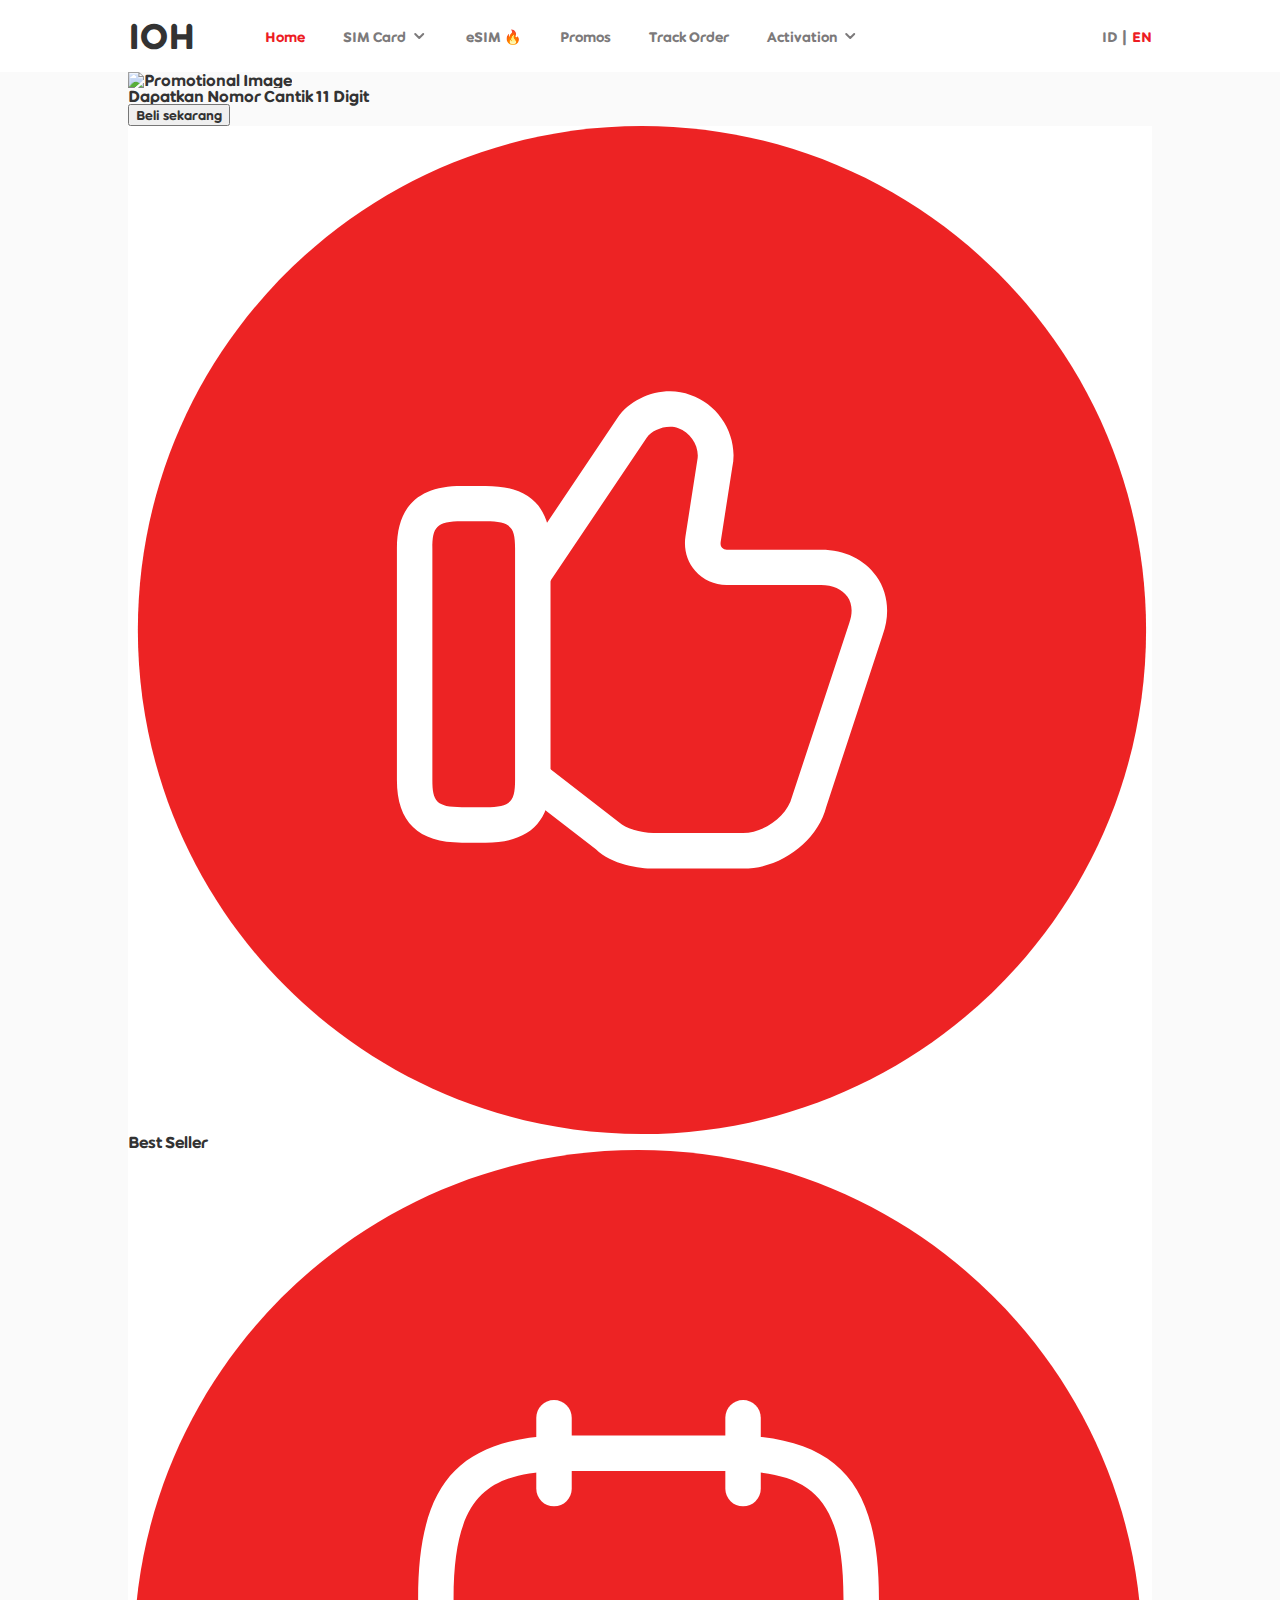
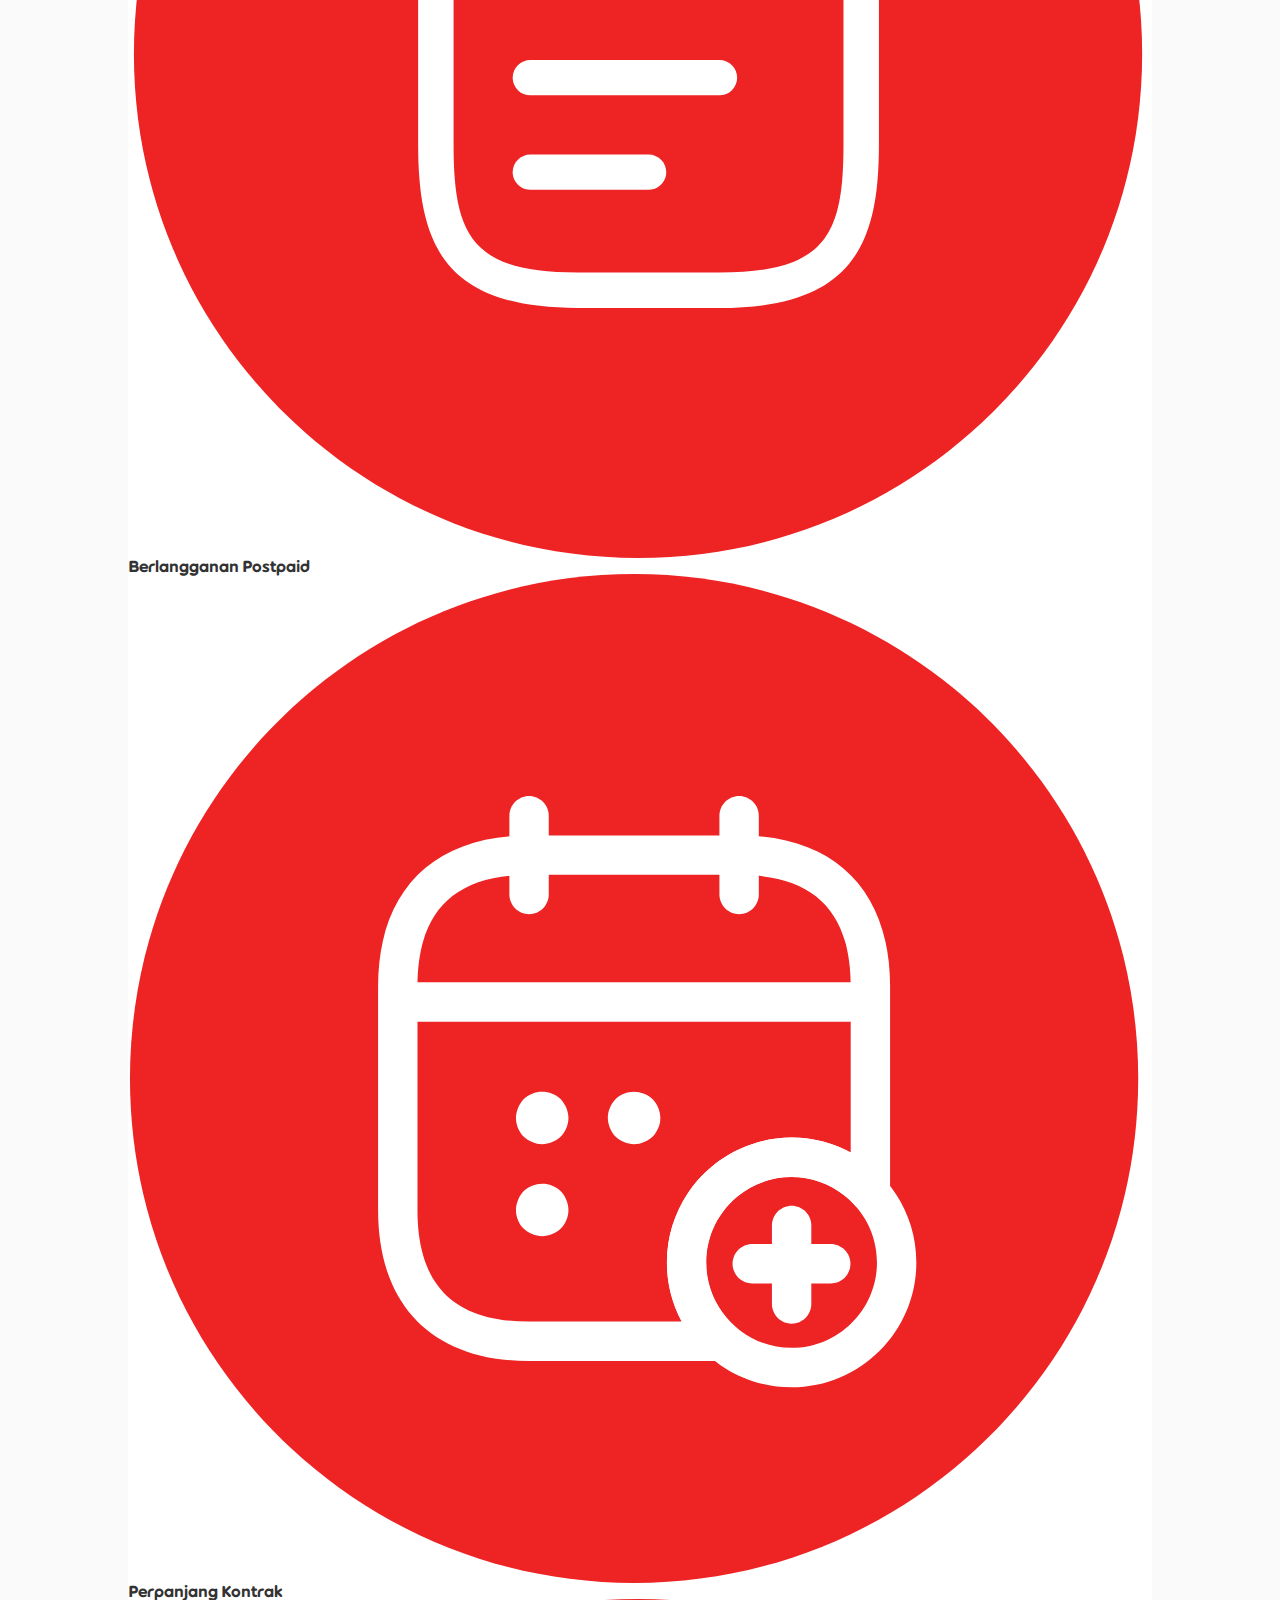
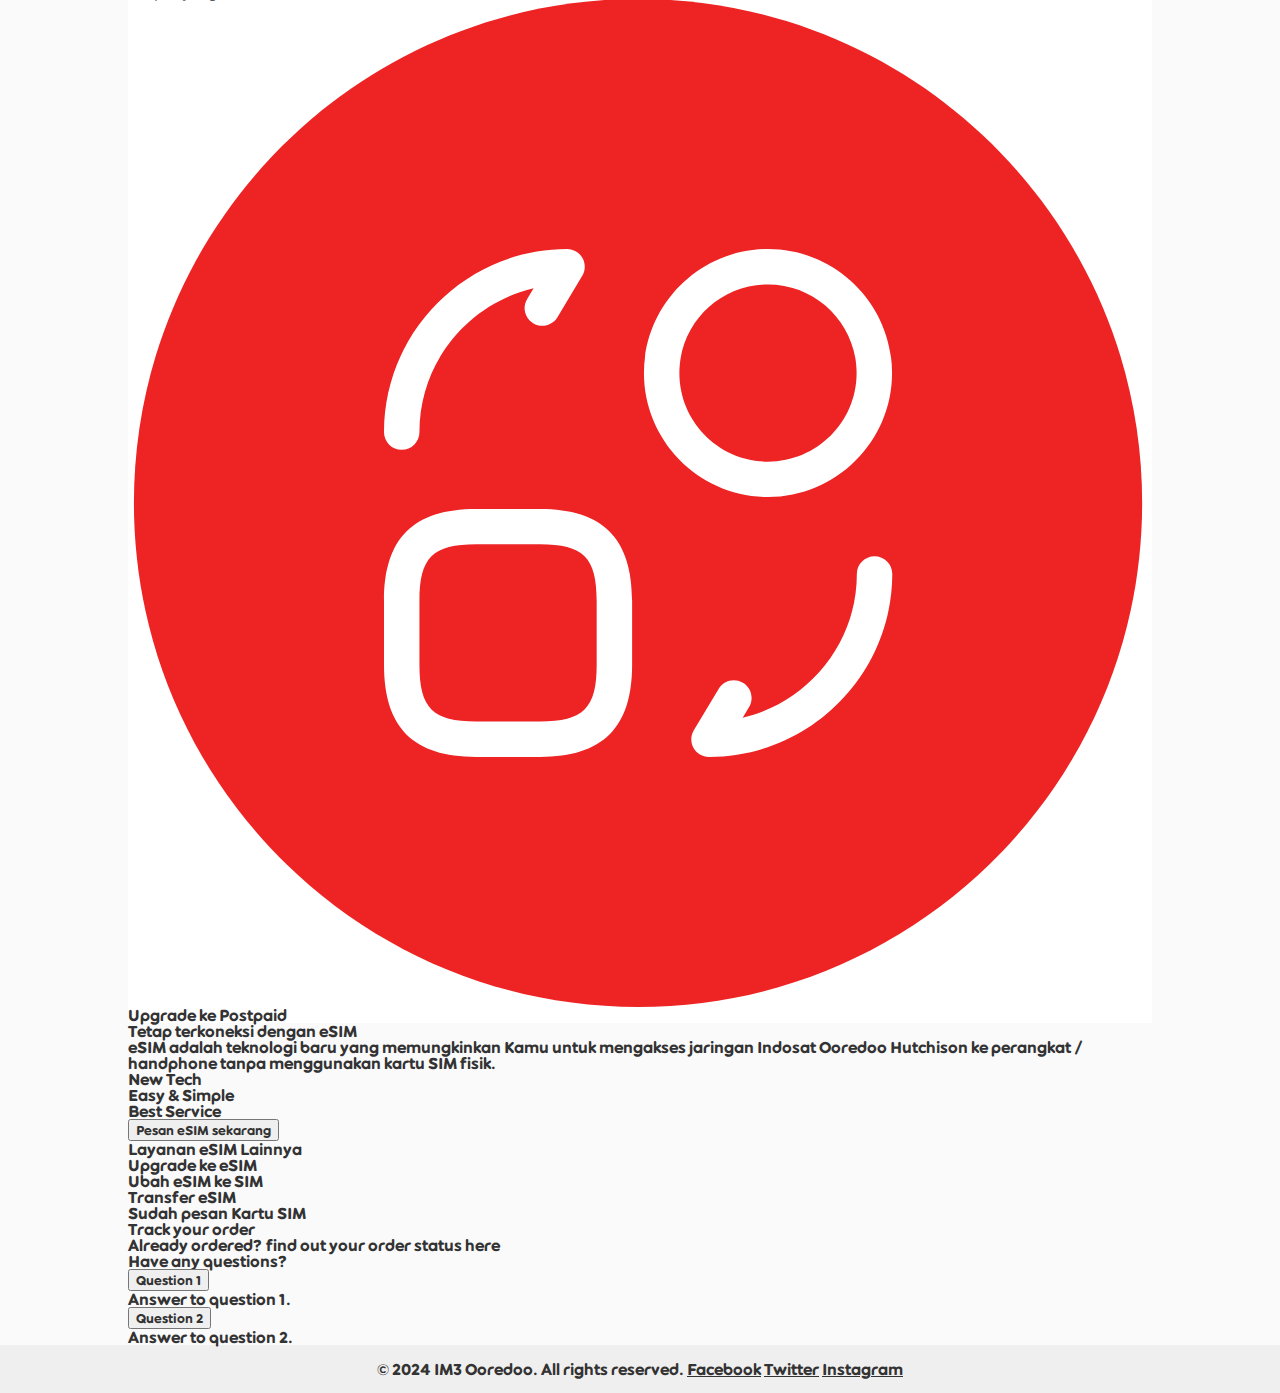
==== index.html @ a39c117a "Fix header" ====
<!DOCTYPE html>
<html lang="en">
    <head>
        <meta charset="UTF-8">
        <meta name="viewport" content="width=device-width, initial-scale=1.0">
        <title>IOH</title>
        <link rel="stylesheet" href="styles.css">
    </head>
    <body>
        <!-- Navigation Menu -->
        <header>
            <h1 id="logo">
                IOH
            </h1>
            <nav>
                <a class="active">Home</a>
                <a>
                    SIM Card
                    <img src="svg/down_arrow.svg" alt=""/>
                </a>
                <a>eSIM 🔥</a>
                <a>Promos</a>
                <a>Track Order</a>
                <a>
                    Activation
                    <img src="svg/down_arrow.svg" alt=""/>
                </a>
            </nav>
            <div id="languages">
                <button id="id-button" type="button">ID</button>
                <span id="separator">|</span>
                <button id="en-button" type="button" class="active">EN</button>
            </div>
        </header>

        <main class="main">
            <!-- Hero Section -->
            <section class="hero">
                <img src="hero-image.jpg" alt="Promotional Image">
                <div>
                    <h2>Dapatkan Nomor Cantik 11 Digit</h2>
                    <button>Beli sekarang</button>
                </div>
            </section>

            <!-- Feature List -->
            <section class="features">
                <div class="feature">
                    <img src="svg/best_seller.svg" alt="Best Seller"/>
                    Best Seller
                </div>
                <div class="feature">
                    <img src="svg/subscribe_postpaid.svg" alt="Subscribe Postpaid"/>
                    Berlangganan Postpaid
                </div>
                <div class="feature">
                    <img src="svg/contract_renewal.svg" alt="Contract Renewal"/>
                    Perpanjang Kontrak
                </div>
                <div class="feature">
                    <img src="svg/upgrade_to_postpaid.svg" alt="Upgrade to Postpaid"/>
                    Upgrade ke Postpaid
                </div>
            </section>

            <!-- eSIM Section -->
            <section>
                <div>
                    <h2>Tetap terkoneksi dengan eSIM</h2>
                    <p>eSIM adalah teknologi baru yang memungkinkan Kamu untuk mengakses jaringan Indosat Ooredoo Hutchison ke perangkat / handphone tanpa menggunakan kartu SIM fisik.</p>
                    <ul>
                        <li>New Tech</li>
                        <li>Easy & Simple</li>
                        <li>Best Service</li>
                    </ul>
                    <button>Pesan eSIM sekarang</button>
                </div>
                <div>
                    Layanan eSIM Lainnya
                    <ul>
                        <li>Upgrade ke eSIM</li>
                        <li>Ubah eSIM ke SIM</li>
                        <li>Transfer eSIM</li>
                    </ul>
                </div>
            </section>

            <!-- Order Section -->
            <section>
                <h2>Sudah pesan Kartu SIM</h2>
                <div>
                    <h3>Track your order</h3>
                    Already ordered? find out your order status here
                </div>
            </section>

            <!-- FAQ Section -->
            <section class="faq">
                <h2>Have any questions?</h2>
                <div class="faq-item">
                    <button class="accordion">Question 1</button>
                    <div class="panel">
                        <p>Answer to question 1.</p>
                    </div>
                </div>
                <div class="faq-item">
                    <button class="accordion">Question 2</button>
                    <div class="panel">
                        <p>Answer to question 2.</p>
                    </div>
                </div>
            </section>
        </main>

        <!-- Footer -->
        <footer>
            <div class="company-info">
                © 2024 IM3 Ooredoo. All rights reserved.
                <span class="social-media">
                    <a href="#">Facebook</a>
                    <a href="#">Twitter</a>
                    <a href="#">Instagram</a>
                </span>
            </div>
        </footer>

        <script src="scripts.js"></script>
    </body>
</html>
---- styles.css ----
/* http://meyerweb.com/eric/tools/css/reset/ 
   v2.0 | 20110126
   License: none (public domain)
*/
html, body, div, span, applet, object, iframe,
h1, h2, h3, h4, h5, h6, p, blockquote, pre,
a, abbr, acronym, address, big, cite, code,
del, dfn, em, img, ins, kbd, q, s, samp,
small, strike, strong, sub, sup, tt, var,
b, u, i, center,
dl, dt, dd, ol, ul, li,
fieldset, form, label, legend,
table, caption, tbody, tfoot, thead, tr, th, td,
article, aside, canvas, details, embed,
figure, figcaption, footer, header, hgroup,
menu, nav, output, ruby, section, summary,
time, mark, audio, video {
  margin: 0;
  padding: 0;
  border: 0;
  font-size: 100%;
  font: inherit;
  vertical-align: baseline; }

/* HTML5 display-role reset for older browsers */
article, aside, details, figcaption, figure,
footer, header, hgroup, menu, nav, section {
  display: block; }

body {
  line-height: 1; }

ol, ul {
  list-style: none; }

blockquote, q {
  quotes: none; }

blockquote:before, blockquote:after,
q:before, q:after {
  content: '';
  content: none; }

table {
  border-collapse: collapse;
  border-spacing: 0; }

@font-face {
  font-family: ooredoo;
  src: url("font/ooredoo-heavy.ttf"), url("font/ooredoo-heavy-webfont.woff2") format("woff2"), url("font/ooredoo-heavy-webfont.woff") format("woff");
  font-weight: normal;
  font-style: normal; }
html, * {
  font-family: ooredoo;
  color: #333; }

body {
  background: #FAFAFA; }

button {
  color: inherit; }

header {
  display: flex;
  justify-content: space-between;
  align-items: center;
  padding-left: 10%;
  padding-right: 10%;
  height: 72px;
  background: #FFFFFF; }
  header #logo {
    font-size: 36px; }
  header nav {
    display: flex;
    width: 75%;
    gap: 5%; }
    header nav a {
      display: inline-flex;
      align-items: center;
      font-size: 14px;
      line-height: 17px;
      color: #7C7A7B; }
      header nav a img {
        margin-left: 5px; }
  header #languages {
    display: flex;
    gap: 0;
    color: #7C7A7B; }
    header #languages button {
      font-size: 14px;
      line-height: 17px;
      padding: 0;
      border: none;
      background: none; }
    header #languages #id-button {
      padding-right: 5px; }
    header #languages #en-button {
      padding-left: 5px; }
    header #languages #separator {
      color: #7C7A7B; }
  header .active {
    color: #ED1C24; }

.main {
  padding-left: 10%;
  padding-right: 10%; }

.features {
  background: white; }
  .features .feature {
    height: 50; }
    .features .feature img {
      display: block;
      width: 100%;
      height: 100%; }

footer {
  display: flex;
  justify-content: space-between;
  align-items: center;
  background: #FFFFFF;
  padding-left: 10%;
  padding-right: 10%;
  /* Footer */
  /* Auto layout */
  display: flex;
  flex-direction: column;
  justify-content: space-between;
  align-items: center;
  padding: 16px 10px;
  gap: 10px;
  background: #F0EFEF; }

/*# sourceMappingURL=styles.css.map */
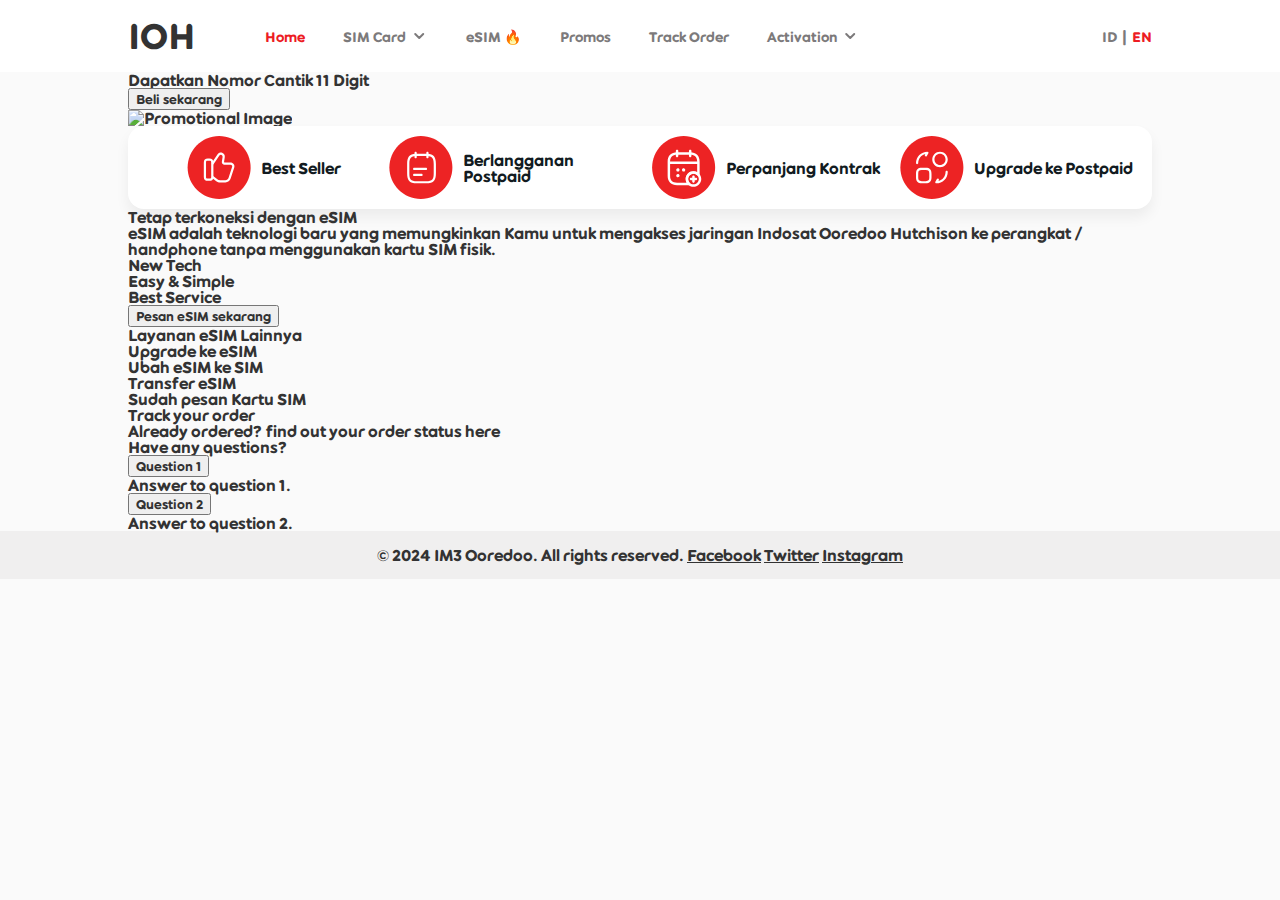
==== commit 09f92fe2: "Add features" ====
--- a/index.html
+++ b/index.html
@@ -36,11 +36,11 @@
         <main class="main">
             <!-- Hero Section -->
             <section class="hero">
-                <img src="hero-image.jpg" alt="Promotional Image">
                 <div>
                     <h2>Dapatkan Nomor Cantik 11 Digit</h2>
                     <button>Beli sekarang</button>
                 </div>
+                <img src="hero-image.jpg" alt="Promotional Image">
             </section>
 
             <!-- Feature List -->
--- a/styles.css
+++ b/styles.css
@@ -104,15 +104,24 @@
 .main {
   padding-left: 10%;
   padding-right: 10%; }
-
-.features {
-  background: white; }
-  .features .feature {
-    height: 50; }
-    .features .feature img {
-      display: block;
-      width: 100%;
-      height: 100%; }
+  .main .features {
+    display: flex;
+    align-items: center;
+    background: white;
+    padding: 10px;
+    box-shadow: 0px 8px 14px rgba(0, 0, 0, 0.06);
+    border-radius: 16px; }
+    .main .features .feature {
+      display: flex;
+      justify-content: center;
+      align-items: center;
+      font-size: 16px;
+      color: #121B21;
+      width: 25%; }
+      .main .features .feature img {
+        margin-right: 10px;
+        width: 64px;
+        height: 100%; }
 
 footer {
   display: flex;
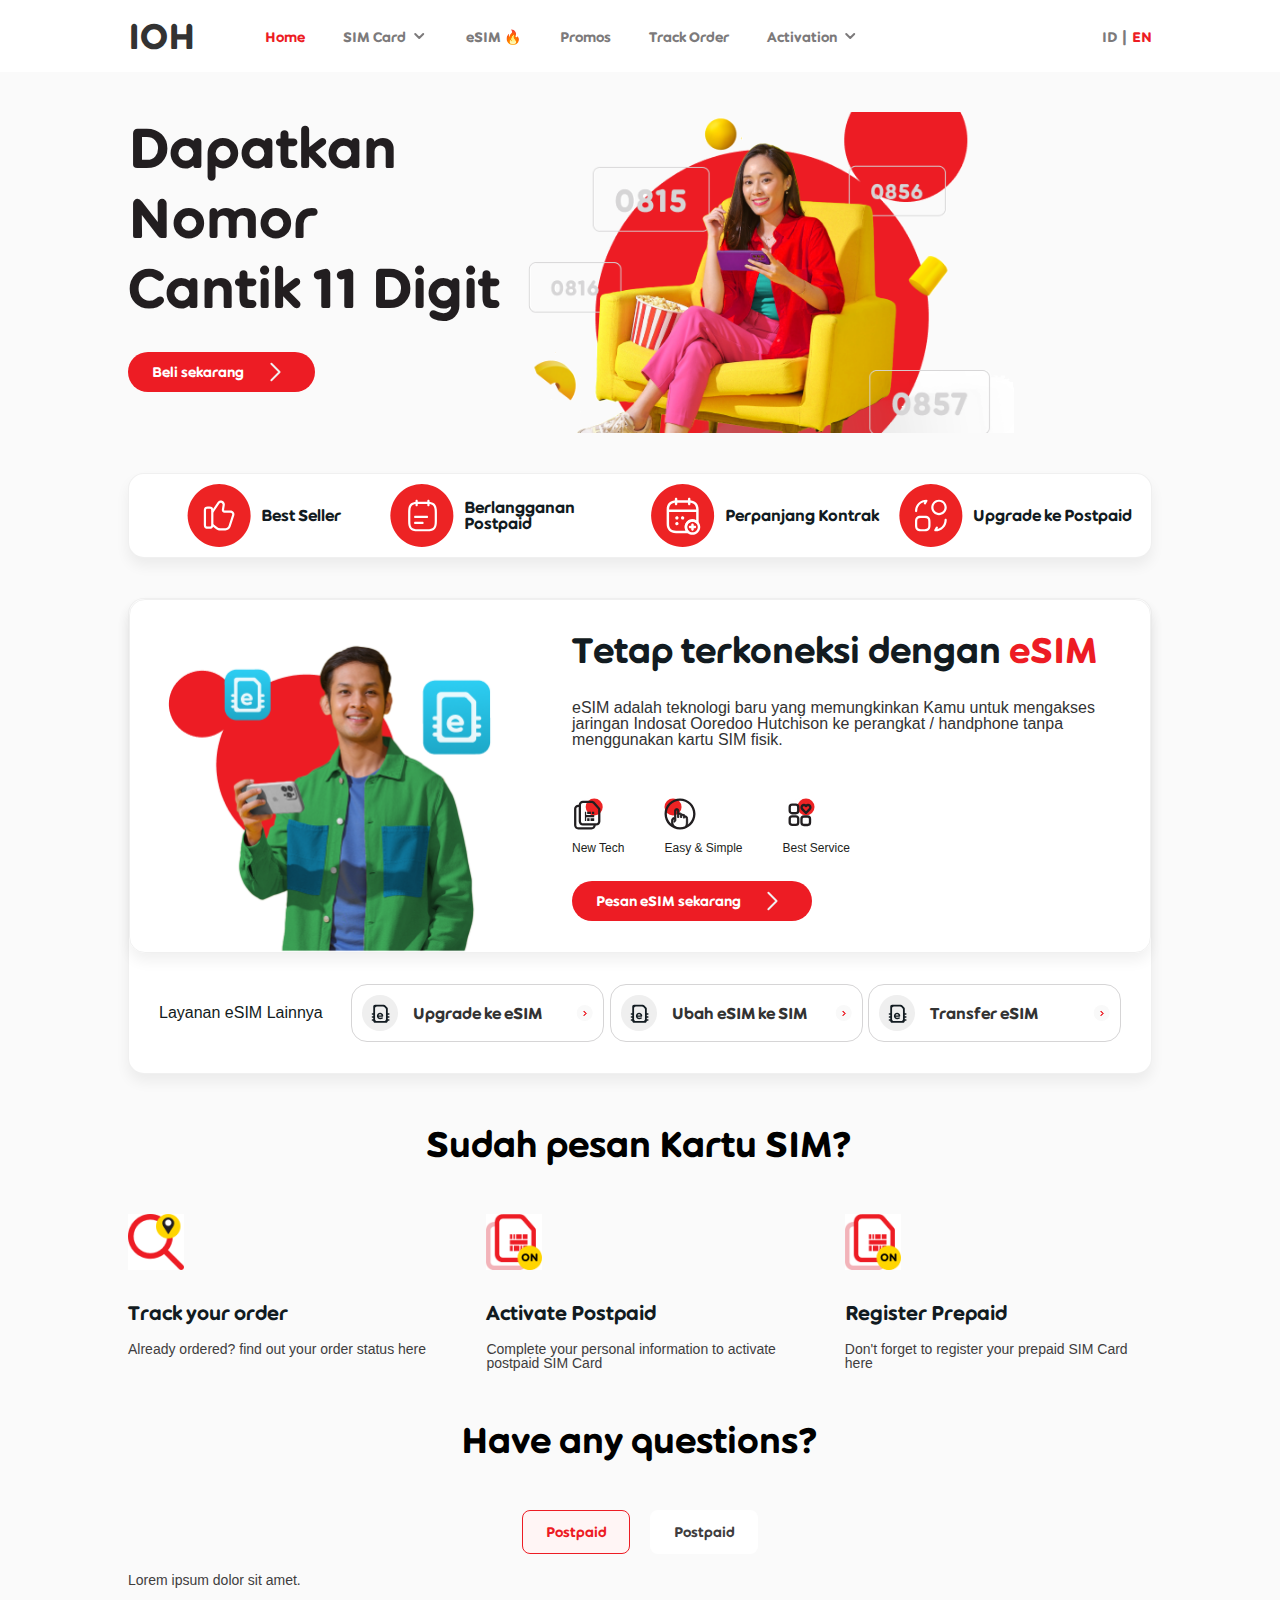
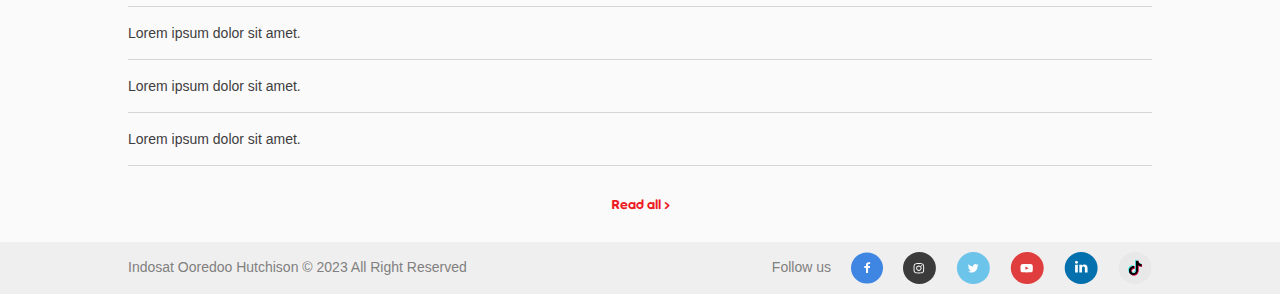
==== commit 44e10232: "Finished desktop ui" ====
--- a/index.html
+++ b/index.html
@@ -33,14 +33,14 @@
             </div>
         </header>
 
-        <main class="main">
+        <main>
             <!-- Hero Section -->
             <section class="hero">
                 <div>
                     <h2>Dapatkan Nomor Cantik 11 Digit</h2>
-                    <button>Beli sekarang</button>
+                    <button>Beli sekarang <img src="svg/arrow_right.svg"/></button>
                 </div>
-                <img src="hero-image.jpg" alt="Promotional Image">
+                <img src="image/hero.png" alt="Promotional Image">
             </section>
 
             <!-- Feature List -->
@@ -64,64 +64,90 @@
             </section>
 
             <!-- eSIM Section -->
-            <section>
+            <section class="esim">
                 <div>
-                    <h2>Tetap terkoneksi dengan eSIM</h2>
-                    <p>eSIM adalah teknologi baru yang memungkinkan Kamu untuk mengakses jaringan Indosat Ooredoo Hutchison ke perangkat / handphone tanpa menggunakan kartu SIM fisik.</p>
-                    <ul>
-                        <li>New Tech</li>
-                        <li>Easy & Simple</li>
-                        <li>Best Service</li>
-                    </ul>
-                    <button>Pesan eSIM sekarang</button>
+                    <img src="image/e-sim.png" alt="eSIM"/>
+                    <div>
+                        <h2>Tetap terkoneksi dengan <span>eSIM</span></h2>
+                        <p>eSIM adalah teknologi baru yang memungkinkan Kamu untuk mengakses jaringan Indosat Ooredoo Hutchison ke perangkat / handphone tanpa menggunakan kartu SIM fisik.</p>
+                        <ul>
+                            <li><img src="svg/new_tech.svg">New Tech</li>
+                            <li><img src="svg/easy_&_simple.svg">Easy & Simple</li>
+                            <li><img src="svg/best_service.svg">Best Service</li>
+                        </ul>
+                        <button type="button">Pesan eSIM sekarang <img src="svg/arrow_right.svg"/></button>
+                    </div>
                 </div>
                 <div>
-                    Layanan eSIM Lainnya
+                    <p>Layanan eSIM Lainnya</p>
                     <ul>
-                        <li>Upgrade ke eSIM</li>
-                        <li>Ubah eSIM ke SIM</li>
-                        <li>Transfer eSIM</li>
+                        <li>
+                            <span><img src="svg/e-sim.svg"/>Upgrade ke eSIM</span>
+                            <img src="svg/small-right-arrow.svg">
+                        </li>
+                        <li>
+                            <span><img src="svg/e-sim.svg"/>Ubah eSIM ke SIM</span>
+                            <img src="svg/small-right-arrow.svg">
+                        </li>
+                        <li>
+                            <span><img src="svg/e-sim.svg"/>Transfer eSIM</span>
+                            <img src="svg/small-right-arrow.svg">
+                        </li>
                     </ul>
                 </div>
             </section>
 
             <!-- Order Section -->
-            <section>
-                <h2>Sudah pesan Kartu SIM</h2>
+            <section class="order">
+                <h2>Sudah pesan Kartu SIM?</h2>
                 <div>
-                    <h3>Track your order</h3>
-                    Already ordered? find out your order status here
+                    <div>
+                        <img src="image/track-your-order.png"/>
+                        <h3>Track your order</h3>
+                        Already ordered? find out your order status here
+                    </div>
+                    <div>
+                        <img src="image/activate-postpaid.png"/>
+                        <h3>Activate Postpaid</h3>
+                        Complete your personal information to activate postpaid SIM Card
+                    </div>
+                    <div>
+                        <img src="image/activate-postpaid.png"/>
+                        <h3>Register Prepaid</h3>
+                        Don't forget to register your prepaid SIM Card here
+                    </div>
                 </div>
             </section>
 
             <!-- FAQ Section -->
             <section class="faq">
                 <h2>Have any questions?</h2>
-                <div class="faq-item">
-                    <button class="accordion">Question 1</button>
-                    <div class="panel">
-                        <p>Answer to question 1.</p>
-                    </div>
+                <div>
+                    <button type="button" class="active">Postpaid</button>
+                    <button type="button">Postpaid</button>
                 </div>
-                <div class="faq-item">
-                    <button class="accordion">Question 2</button>
-                    <div class="panel">
-                        <p>Answer to question 2.</p>
-                    </div>
-                </div>
+                <ul>
+                    <li>Lorem ipsum dolor sit amet.</li>
+                    <li>Lorem ipsum dolor sit amet.</li>
+                    <li>Lorem ipsum dolor sit amet.</li>
+                    <li>Lorem ipsum dolor sit amet.</li>
+                </ul>
+                <button>Read all ></button>
             </section>
         </main>
 
         <!-- Footer -->
         <footer>
-            <div class="company-info">
-                © 2024 IM3 Ooredoo. All rights reserved.
-                <span class="social-media">
-                    <a href="#">Facebook</a>
-                    <a href="#">Twitter</a>
-                    <a href="#">Instagram</a>
-                </span>
-            </div>
+            Indosat Ooredoo Hutchison © 2023 All Right Reserved
+            <span class="social-media">
+                Follow us
+                <img src="svg/facebook.svg" alt="facebook"/>
+                <img src="svg/instagram.svg" alt="instagram"/>
+                <img src="svg/twitter.svg" alt="twitter"/>
+                <img src="svg/youtube.svg" alt="youtube"/>
+                <img src="svg/linkedin.svg" alt="linkedin"/>
+                <img src="svg/tiktok.svg" alt="tiktok"/>
+            </span>
         </footer>
 
         <script src="scripts.js"></script>
--- a/styles.css
+++ b/styles.css
@@ -1,3 +1,4 @@
+@charset "UTF-8";
 /* http://meyerweb.com/eric/tools/css/reset/ 
    v2.0 | 20110126
    License: none (public domain)
@@ -67,7 +68,8 @@
   padding-left: 10%;
   padding-right: 10%;
   height: 72px;
-  background: #FFFFFF; }
+  background: #FFFFFF;
+  margin-bottom: 40px; }
   header #logo {
     font-size: 36px; }
   header nav {
@@ -101,27 +103,312 @@
   header .active {
     color: #ED1C24; }
 
-.main {
+main {
   padding-left: 10%;
   padding-right: 10%; }
-  .main .features {
+  main section {
+    margin-bottom: 40px; }
+  main section:last-child {
+    margin-bottom: 0; }
+  main section.hero {
+    display: flex; }
+    main section.hero h2 {
+      /* Dapatkan Nomor Cantik 11 Digit */
+      width: 374px;
+      height: 210px;
+      font-family: 'Ooredoo';
+      font-style: normal;
+      font-weight: 900;
+      font-size: 56px;
+      line-height: 70px;
+      /* or 125% */
+      color: #221E20; }
+    main section.hero button {
+      /* Tombol */
+      display: flex;
+      align-items: center;
+      padding: 10px 24px;
+      gap: 15px;
+      height: 40px;
+      background: #ED1C24;
+      border-radius: 32px;
+      font-size: 14px;
+      line-height: 20px;
+      text-align: center;
+      color: #FFFFFF;
+      border-style: none;
+      margin-top: 30px;
+      margin-bottom: 30px; }
+      main section.hero button img {
+        width: 32px;
+        height: 32px;
+        margin: 0; }
+    main section.hero > img {
+      width: 50%;
+      height: 100%; }
+  main section.features {
     display: flex;
     align-items: center;
     background: white;
     padding: 10px;
     box-shadow: 0px 8px 14px rgba(0, 0, 0, 0.06);
-    border-radius: 16px; }
-    .main .features .feature {
+    border-radius: 16px;
+    border-style: solid;
+    border-color: rgba(0, 0, 0, 0.06);
+    border-width: thin; }
+    main section.features .feature {
       display: flex;
       justify-content: center;
       align-items: center;
       font-size: 16px;
       color: #121B21;
       width: 25%; }
-      .main .features .feature img {
+      main section.features .feature img {
         margin-right: 10px;
         width: 64px;
         height: 100%; }
+  main section.esim {
+    box-shadow: 0px 8px 14px rgba(0, 0, 0, 0.06);
+    border-radius: 16px;
+    border-style: solid;
+    border-color: rgba(0, 0, 0, 0.06);
+    border-width: thin;
+    background: white; }
+    main section.esim > div:first-child {
+      display: flex;
+      box-shadow: 0px 8px 14px rgba(0, 0, 0, 0.06);
+      border-radius: 16px;
+      border-style: solid;
+      border-color: rgba(0, 0, 0, 0.06);
+      border-width: thin; }
+      main section.esim > div:first-child > img {
+        width: 352px;
+        height: 352px;
+        margin-left: 30px;
+        margin-right: 30px; }
+      main section.esim > div:first-child div {
+        margin-left: 30px;
+        margin-right: 30px; }
+        main section.esim > div:first-child div h2 {
+          /* Tetap terkoneksi dengan eSIM */
+          font-family: 'Ooredoo';
+          font-style: normal;
+          font-weight: 900;
+          font-size: 36px;
+          line-height: 40px;
+          /* identical to box height, or 111% */
+          color: #121B21;
+          padding-top: 30px;
+          padding-bottom: 30px; }
+          main section.esim > div:first-child div h2 span {
+            color: #ED1C24; }
+        main section.esim > div:first-child div p {
+          font-family: 'Arial';
+          margin-bottom: 30px; }
+        main section.esim > div:first-child div ul {
+          display: flex;
+          gap: 40px;
+          padding-top: 20px;
+          padding-bottom: 25px; }
+          main section.esim > div:first-child div ul li {
+            display: flex;
+            flex-direction: column;
+            align-items: bottom;
+            height: 100%;
+            /* MENU UTAMA */
+            font-family: 'Noto Sans', Arial;
+            font-style: normal;
+            font-weight: 400;
+            font-size: 12px;
+            line-height: 16px;
+            /* Black Shades/Black 1 */
+            color: #211E20; }
+            main section.esim > div:first-child div ul li img {
+              width: 32px;
+              height: 32px;
+              padding-bottom: 10px; }
+        main section.esim > div:first-child div button {
+          /* Tombol */
+          display: flex;
+          align-items: center;
+          padding: 10px 24px;
+          gap: 15px;
+          height: 40px;
+          background: #ED1C24;
+          border-radius: 32px;
+          font-size: 14px;
+          line-height: 20px;
+          text-align: center;
+          color: #FFFFFF;
+          border-style: none; }
+          main section.esim > div:first-child div button img {
+            width: 32px;
+            height: 32px;
+            margin: 0; }
+    main section.esim > div:nth-child(2) {
+      display: flex;
+      align-items: center;
+      padding: 30px; }
+      main section.esim > div:nth-child(2) p {
+        width: 25%;
+        /* Layanan eSIM Lainnya */
+        font-family: 'Noto Sans', Arial;
+        font-style: normal;
+        font-weight: 400;
+        font-size: 16px;
+        line-height: 40px;
+        /* identical to box height, or 250% */
+        color: #121B21; }
+      main section.esim > div:nth-child(2) ul {
+        display: flex;
+        align-items: center;
+        justify-content: space-between;
+        height: 60px;
+        width: 100%;
+        /* Card  */
+        box-sizing: border-box; }
+        main section.esim > div:nth-child(2) ul li {
+          display: flex;
+          align-items: center;
+          justify-content: space-between;
+          background: #FFFFFF;
+          border: 1px solid #D6D5D6;
+          border-radius: 16px;
+          width: 30%;
+          padding: 10px; }
+          main section.esim > div:nth-child(2) ul li span {
+            display: flex;
+            align-items: center; }
+            main section.esim > div:nth-child(2) ul li span img {
+              padding-right: 15px; }
+  main section.order {
+    margin-top: 50px;
+    margin-bottom: 50px;
+    text-align: center; }
+    main section.order h2 {
+      /* Sudah pesan Kartu SIM? */
+      width: 100%;
+      height: 40px;
+      /* Head - OH/4xl - O */
+      font-family: 'Ooredoo';
+      font-style: normal;
+      font-weight: 900;
+      font-size: 36px;
+      line-height: 40px;
+      /* identical to box height, or 111% */
+      color: #000000;
+      padding-bottom: 50px; }
+    main section.order > div {
+      display: flex;
+      justify-content: space-between;
+      width: 100%; }
+      main section.order > div > div {
+        text-align: left;
+        /* Frame 20043 */
+        width: 30%;
+        /* Already ordered? find out your order status here */
+        /* Paragraph - Noto/Text - xs */
+        font-family: 'Noto Sans', Arial;
+        font-style: normal;
+        font-weight: 400;
+        font-size: 14px;
+        /* identical to box height, or 143% */
+        color: #403D3E; }
+        main section.order > div > div img {
+          width: 56px;
+          height: 56px;
+          padding-bottom: 30px; }
+        main section.order > div > div h3 {
+          /* Track your order */
+          /* Head - OH/xl - O */
+          font-family: 'ooredoo';
+          font-style: normal;
+          font-weight: 900;
+          font-size: 20px;
+          /* identical to box height, or 140% */
+          color: #121B21;
+          padding-bottom: 20px; }
+  main section.faq {
+    margin-top: 50px;
+    text-align: center; }
+    main section.faq h2 {
+      /* Sudah pesan Kartu SIM? */
+      width: 100%;
+      height: 40px;
+      /* Head - OH/4xl - O */
+      font-family: 'Ooredoo';
+      font-style: normal;
+      font-weight: 900;
+      font-size: 36px;
+      line-height: 40px;
+      /* identical to box height, or 111% */
+      color: #000000;
+      padding-bottom: 50px; }
+    main section.faq div {
+      display: flex;
+      justify-content: center;
+      gap: 20px; }
+      main section.faq div button {
+        /* Tab 2 */
+        width: 108px;
+        height: 44px;
+        background: #FFFFFF;
+        border-radius: 8px;
+        border-style: none;
+        /* Postpaid */
+        /* Head - OH/sm - O */
+        font-family: 'Ooredoo';
+        font-style: normal;
+        font-weight: 900;
+        font-size: 14px;
+        line-height: 20px;
+        /* identical to box height, or 143% */
+        text-align: center;
+        color: #403D3E; }
+      main section.faq div button.active {
+        /* Tab 1 */
+        width: 108px;
+        height: 44px;
+        background: #FFF5F5;
+        border: 1px solid #ED1C24;
+        border-radius: 8px;
+        /* Postpaid */
+        /* Head - OH/sm - O */
+        font-family: 'Ooredoo';
+        font-style: normal;
+        font-weight: 900;
+        font-size: 14px;
+        line-height: 20px;
+        /* identical to box height, or 143% */
+        text-align: center;
+        color: #ED1C24; }
+    main section.faq li {
+      /* Question */
+      /* Auto layout */
+      display: flex;
+      flex-direction: row;
+      justify-content: space-between;
+      align-items: center;
+      padding: 16px 0px;
+      gap: 9px;
+      height: 56px;
+      border-bottom: 1px solid #D6D5D6;
+      text-align: left;
+      /* Seperti apa program */
+      height: 20px;
+      /* Paragraph - Noto/Text - xs */
+      font-family: 'Noto Sans', Arial;
+      font-style: normal;
+      font-weight: 400;
+      font-size: 14px;
+      line-height: 20px;
+      /* identical to box height, or 143% */
+      color: #403D3E; }
+    main section.faq > button {
+      border-style: none;
+      background: none;
+      color: #ED1C24;
+      padding: 30px; }
 
 footer {
   display: flex;
@@ -132,12 +419,22 @@
   padding-right: 10%;
   /* Footer */
   /* Auto layout */
-  display: flex;
-  flex-direction: column;
-  justify-content: space-between;
-  align-items: center;
-  padding: 16px 10px;
-  gap: 10px;
-  background: #F0EFEF; }
+  background: #F0EFEF;
+  /* Indosat Ooredoo © 20 */
+  font-family: 'Noto Sans', Arial;
+  font-style: normal;
+  font-weight: 400;
+  font-size: 14px;
+  line-height: 19px;
+  /* identical to box height */
+  color: gray;
+  padding-top: 10px;
+  padding-bottom: 10px; }
+  footer span {
+    display: flex;
+    justify-content: space-between;
+    align-items: center;
+    gap: 20px;
+    color: gray; }
 
 /*# sourceMappingURL=styles.css.map */
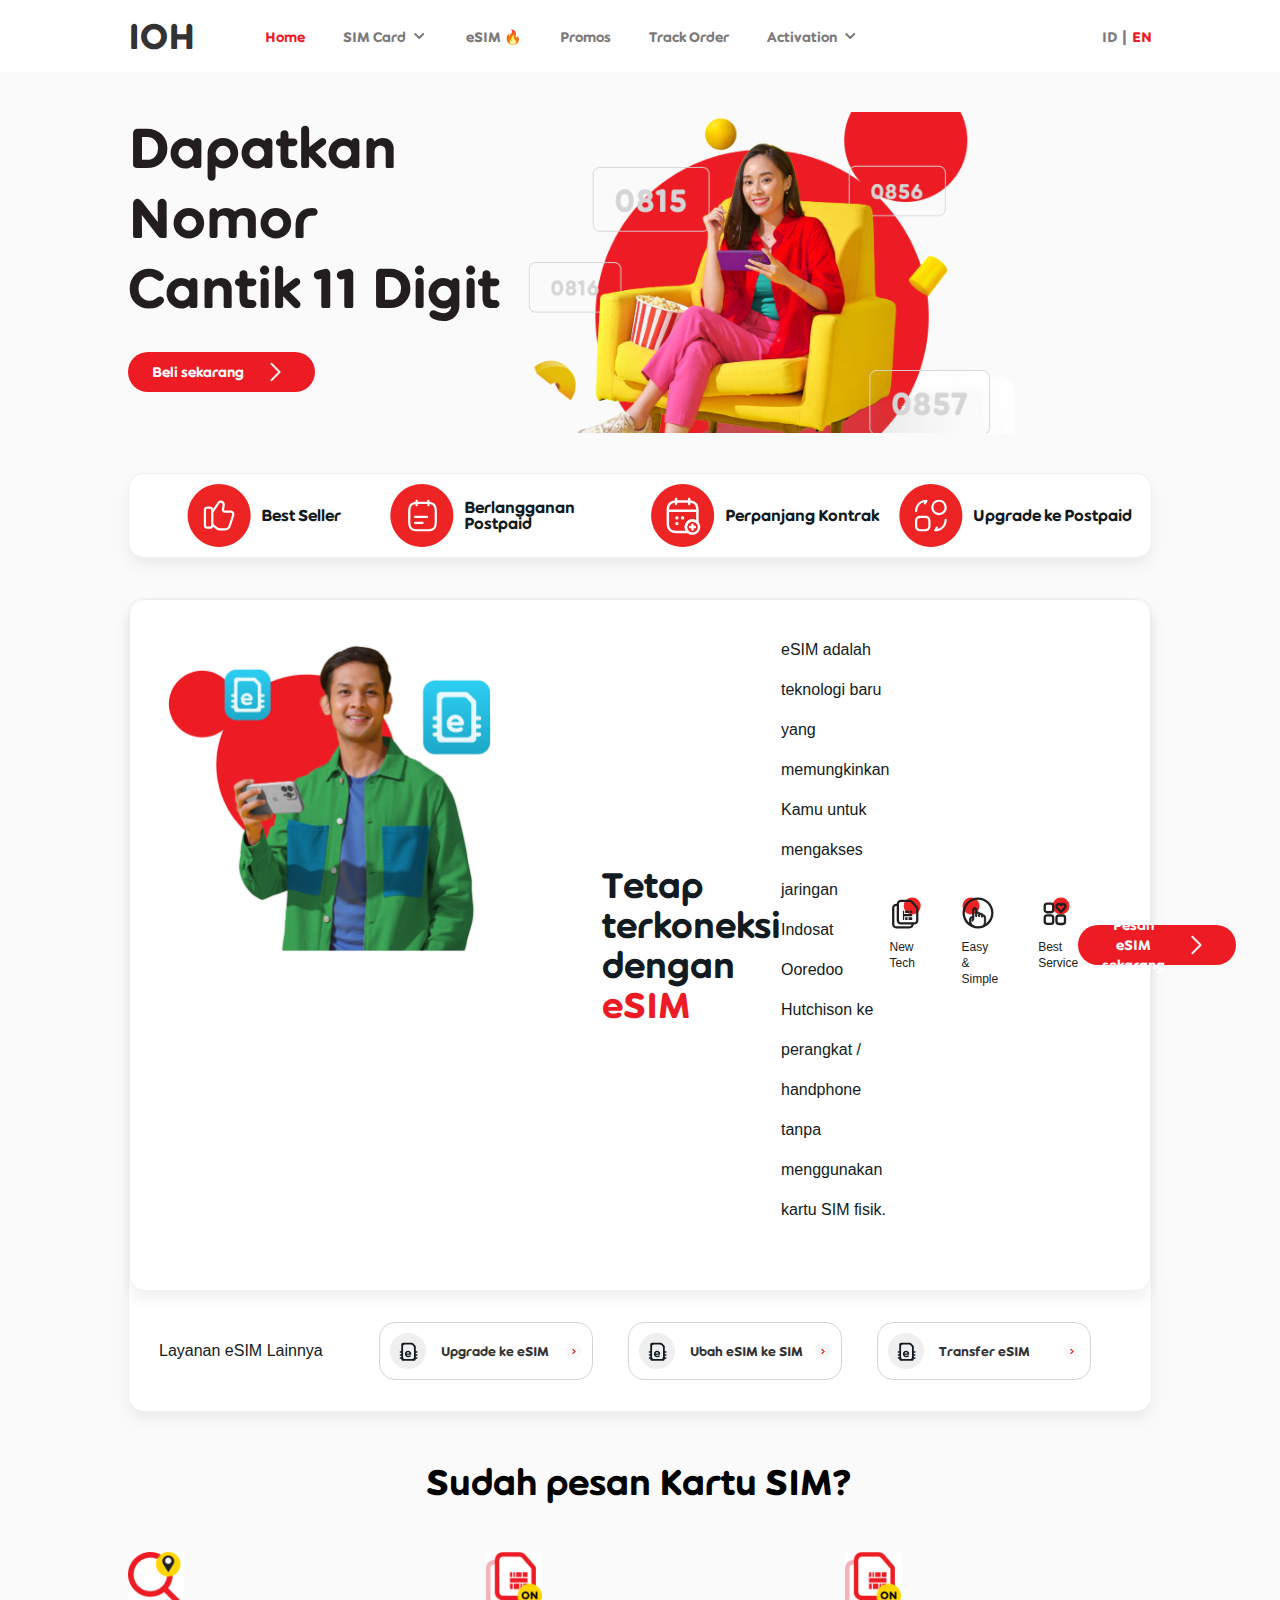
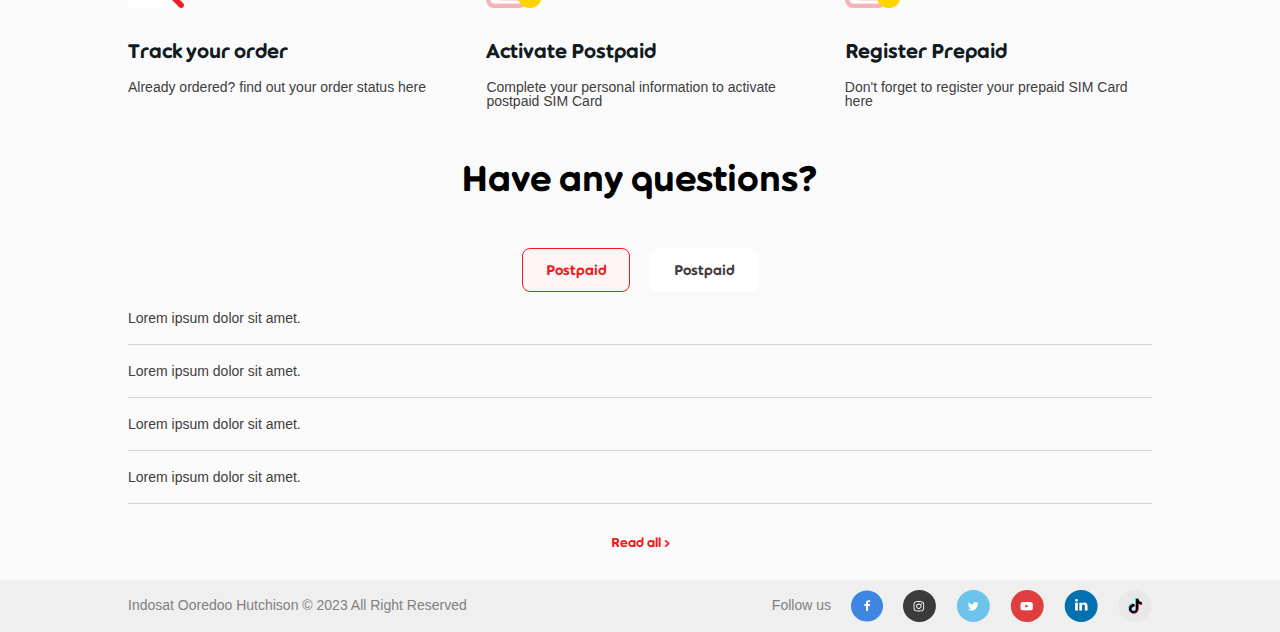
==== commit 0fe02ebe: "Add responsive styles" ====
--- a/index.html
+++ b/index.html
@@ -9,6 +9,7 @@
     <body>
         <!-- Navigation Menu -->
         <header>
+            <img id="menu-bar" src="svg/menu_bar.svg"/>
             <h1 id="logo">
                 IOH
             </h1>
@@ -66,34 +67,36 @@
             <!-- eSIM Section -->
             <section class="esim">
                 <div>
-                    <img src="image/e-sim.png" alt="eSIM"/>
                     <div>
-                        <h2>Tetap terkoneksi dengan <span>eSIM</span></h2>
-                        <p>eSIM adalah teknologi baru yang memungkinkan Kamu untuk mengakses jaringan Indosat Ooredoo Hutchison ke perangkat / handphone tanpa menggunakan kartu SIM fisik.</p>
-                        <ul>
-                            <li><img src="svg/new_tech.svg">New Tech</li>
-                            <li><img src="svg/easy_&_simple.svg">Easy & Simple</li>
-                            <li><img src="svg/best_service.svg">Best Service</li>
-                        </ul>
-                        <button type="button">Pesan eSIM sekarang <img src="svg/arrow_right.svg"/></button>
+                        <img src="image/e-sim.png" alt="eSIM"/>
+                        <div id="container-large">
+                            <h2>Tetap terkoneksi dengan <span>eSIM</span></h2>
+                            <p>eSIM adalah teknologi baru yang memungkinkan Kamu untuk mengakses jaringan Indosat Ooredoo Hutchison ke perangkat / handphone tanpa menggunakan kartu SIM fisik.</p>
+                            <ul>
+                                <li><img src="svg/new_tech.svg">New Tech</li>
+                                <li><img src="svg/easy_&_simple.svg">Easy & Simple</li>
+                                <li><img src="svg/best_service.svg">Best Service</li>
+                            </ul>
+                            <button id="order-button" type="button">Pesan eSIM sekarang <img src="svg/arrow_right.svg"/></button>
+                        </div>
                     </div>
-                </div>
-                <div>
-                    <p>Layanan eSIM Lainnya</p>
-                    <ul>
-                        <li>
-                            <span><img src="svg/e-sim.svg"/>Upgrade ke eSIM</span>
-                            <img src="svg/small-right-arrow.svg">
-                        </li>
-                        <li>
-                            <span><img src="svg/e-sim.svg"/>Ubah eSIM ke SIM</span>
-                            <img src="svg/small-right-arrow.svg">
-                        </li>
-                        <li>
-                            <span><img src="svg/e-sim.svg"/>Transfer eSIM</span>
-                            <img src="svg/small-right-arrow.svg">
-                        </li>
-                    </ul>
+                    <div>
+                        <p>Layanan eSIM Lainnya</p>
+                        <div id="container-small">
+                            <button>
+                                <span><img src="svg/e-sim.svg"/>Upgrade ke eSIM</span>
+                                <img src="svg/small-right-arrow.svg">
+                            </button>
+                            <button>
+                                <span><img src="svg/e-sim.svg"/>Ubah eSIM ke SIM</span>
+                                <img src="svg/small-right-arrow.svg">
+                            </button>
+                            <button>
+                                <span><img src="svg/e-sim.svg"/>Transfer eSIM</span>
+                                <img src="svg/small-right-arrow.svg">
+                            </button>
+                        </div>
+                    </div>
                 </div>
             </section>
 
@@ -140,7 +143,7 @@
         <footer>
             Indosat Ooredoo Hutchison © 2023 All Right Reserved
             <span class="social-media">
-                Follow us
+                <span>Follow us</span>
                 <img src="svg/facebook.svg" alt="facebook"/>
                 <img src="svg/instagram.svg" alt="instagram"/>
                 <img src="svg/twitter.svg" alt="twitter"/>
--- a/styles.css
+++ b/styles.css
@@ -70,6 +70,8 @@
   height: 72px;
   background: #FFFFFF;
   margin-bottom: 40px; }
+  header #menu-bar {
+    display: none; }
   header #logo {
     font-size: 36px; }
   header nav {
@@ -174,22 +176,22 @@
     border-color: rgba(0, 0, 0, 0.06);
     border-width: thin;
     background: white; }
-    main section.esim > div:first-child {
+    main section.esim div > div:first-child {
       display: flex;
       box-shadow: 0px 8px 14px rgba(0, 0, 0, 0.06);
       border-radius: 16px;
       border-style: solid;
       border-color: rgba(0, 0, 0, 0.06);
       border-width: thin; }
-      main section.esim > div:first-child > img {
+      main section.esim div > div:first-child > img {
         width: 352px;
         height: 352px;
         margin-left: 30px;
         margin-right: 30px; }
-      main section.esim > div:first-child div {
+      main section.esim div > div:first-child div {
         margin-left: 30px;
         margin-right: 30px; }
-        main section.esim > div:first-child div h2 {
+        main section.esim div > div:first-child div h2 {
           /* Tetap terkoneksi dengan eSIM */
           font-family: 'Ooredoo';
           font-style: normal;
@@ -200,17 +202,17 @@
           color: #121B21;
           padding-top: 30px;
           padding-bottom: 30px; }
-          main section.esim > div:first-child div h2 span {
+          main section.esim div > div:first-child div h2 span {
             color: #ED1C24; }
-        main section.esim > div:first-child div p {
+        main section.esim div > div:first-child div p {
           font-family: 'Arial';
           margin-bottom: 30px; }
-        main section.esim > div:first-child div ul {
+        main section.esim div > div:first-child div ul {
           display: flex;
           gap: 40px;
           padding-top: 20px;
           padding-bottom: 25px; }
-          main section.esim > div:first-child div ul li {
+          main section.esim div > div:first-child div ul li {
             display: flex;
             flex-direction: column;
             align-items: bottom;
@@ -223,11 +225,11 @@
             line-height: 16px;
             /* Black Shades/Black 1 */
             color: #211E20; }
-            main section.esim > div:first-child div ul li img {
+            main section.esim div > div:first-child div ul li img {
               width: 32px;
               height: 32px;
               padding-bottom: 10px; }
-        main section.esim > div:first-child div button {
+        main section.esim div > div:first-child div button {
           /* Tombol */
           display: flex;
           align-items: center;
@@ -241,15 +243,15 @@
           text-align: center;
           color: #FFFFFF;
           border-style: none; }
-          main section.esim > div:first-child div button img {
+          main section.esim div > div:first-child div button img {
             width: 32px;
             height: 32px;
             margin: 0; }
-    main section.esim > div:nth-child(2) {
+    main section.esim div > div:nth-child(2) {
       display: flex;
       align-items: center;
       padding: 30px; }
-      main section.esim > div:nth-child(2) p {
+      main section.esim div > div:nth-child(2) p {
         width: 25%;
         /* Layanan eSIM Lainnya */
         font-family: 'Noto Sans', Arial;
@@ -259,7 +261,7 @@
         line-height: 40px;
         /* identical to box height, or 250% */
         color: #121B21; }
-      main section.esim > div:nth-child(2) ul {
+      main section.esim div > div:nth-child(2) div {
         display: flex;
         align-items: center;
         justify-content: space-between;
@@ -267,7 +269,7 @@
         width: 100%;
         /* Card  */
         box-sizing: border-box; }
-        main section.esim > div:nth-child(2) ul li {
+        main section.esim div > div:nth-child(2) div button {
           display: flex;
           align-items: center;
           justify-content: space-between;
@@ -276,10 +278,10 @@
           border-radius: 16px;
           width: 30%;
           padding: 10px; }
-          main section.esim > div:nth-child(2) ul li span {
+          main section.esim div > div:nth-child(2) div button span {
             display: flex;
             align-items: center; }
-            main section.esim > div:nth-child(2) ul li span img {
+            main section.esim div > div:nth-child(2) div button span img {
               padding-right: 15px; }
   main section.order {
     margin-top: 50px;
@@ -437,4 +439,155 @@
     gap: 20px;
     color: gray; }
 
+@media only screen and (max-width: 1000px) {
+  header {
+    margin-bottom: 0; }
+    header #menu-bar {
+      display: block; }
+    header nav {
+      display: none; }
+
+  main {
+    padding: 0; }
+    main .hero {
+      justify-content: center;
+      margin-bottom: 0;
+      /* Mobile Banner Nomor Cantik EN */
+      background: linear-gradient(180deg, #FFD500 0%, #FFB64A 100%); }
+      main .hero h2 {
+        font-size: 40px !important;
+        width: unset !important;
+        height: unset !important;
+        line-height: unset !important;
+        margin-left: 20%;
+        margin-right: 20%;
+        padding-top: 30px;
+        padding-bottom: 20px; }
+      main .hero div {
+        display: flex;
+        flex-direction: column;
+        justify-content: center;
+        text-align: center; }
+        main .hero div button {
+          align-self: center; }
+      main .hero > img {
+        display: none; }
+    main .features {
+      padding-top: 20px !important;
+      padding-bottom: 20px !important;
+      border-radius: 0 !important;
+      border-style: none !important;
+      box-shadow: 0 0 0 0 !important;
+      margin-bottom: 0;
+      align-items: start !important; }
+      main .features .feature {
+        display: flex;
+        flex-direction: column;
+        justify-content: center;
+        text-align: center;
+        font-size: 12px !important; }
+        main .features .feature img {
+          width: 30px !important;
+          padding-bottom: 20px; }
+    main .esim {
+      border-radius: 0 !important;
+      border-style: none !important;
+      box-shadow: 0 0 0 0 !important;
+      padding: 30px 15px 30px;
+      background: linear-gradient(to bottom right, rgba(255, 0, 0, 0.2), white, white, white, rgba(255, 255, 0, 0.2)) !important; }
+      main .esim div {
+        background: white;
+        border-radius: 16px !important;
+        border-style: solid !important;
+        box-shadow: 1px 8px 14px rgba(0, 0, 0, 0.06); }
+        main .esim div > div:nth-child(1) {
+          background: unset !important;
+          border-radius: 0 !important;
+          border-style: none !important;
+          box-shadow: 0 0 0 0 !important;
+          width: 100%; }
+          main .esim div > div:nth-child(1) > img {
+            display: none; }
+          main .esim div > div:nth-child(1) div {
+            display: flex;
+            flex-direction: column;
+            justify-content: left;
+            text-align: left;
+            margin: 0 !important;
+            padding-bottom: 0;
+            padding-left: 15px;
+            padding-right: 15px;
+            border-radius: 0 !important;
+            border-style: none !important;
+            box-shadow: 0 0 0 0 !important;
+            width: 100%; }
+            main .esim div > div:nth-child(1) div ul {
+              display: flex;
+              justify-content: space-between; }
+              main .esim div > div:nth-child(1) div ul li {
+                text-align: left;
+                width: 50%; }
+            main .esim div > div:nth-child(1) div button {
+              border-radius: 10px !important;
+              width: calc(50%); }
+              main .esim div > div:nth-child(1) div button img {
+                display: none; }
+        main .esim div > div:nth-child(2) {
+          background: unset !important;
+          padding-top: 0 !important;
+          padding-left: 15px !important;
+          padding-right: 15px !important; }
+          main .esim div > div:nth-child(2) p {
+            display: none; }
+          main .esim div > div:nth-child(2) div {
+            display: grid !important;
+            grid-template-columns: auto auto;
+            gap: 10px;
+            height: 100% !important;
+            justify-content: unset !important;
+            padding: 0 !important;
+            border-radius: 0 !important;
+            border-style: none !important;
+            box-shadow: 0 0 0 0 !important; }
+            main .esim div > div:nth-child(2) div button {
+              box-sizing: border-box;
+              width: 100% !important;
+              justify-content: space-around !important;
+              border-radius: 10px !important;
+              border-style: none !important;
+              height: 100%;
+              background: rgba(255, 0, 0, 0.1) !important; }
+              main .esim div > div:nth-child(2) div button:first-child {
+                color: red;
+                border-style: solid !important;
+                border-color: red; }
+              main .esim div > div:nth-child(2) div button img {
+                display: none; }
+    main .order {
+      padding-left: 5%;
+      padding-right: 5%; }
+      main .order div {
+        display: flex;
+        flex-direction: column;
+        justify-content: center;
+        width: 100% !important;
+        padding-bottom: 20px; }
+        main .order div img {
+          width: 40px !important;
+          height: 100% !important; }
+    main .faq {
+      margin: 15px; }
+      main .faq h2 {
+        font-size: 25px !important; }
+
+  footer {
+    display: flex;
+    flex-direction: column-reverse;
+    text-align: center; }
+    footer span {
+      padding-top: 10px;
+      padding-bottom: 10px; }
+      footer span span {
+        display: none; } }
+
 /*# sourceMappingURL=styles.css.map */
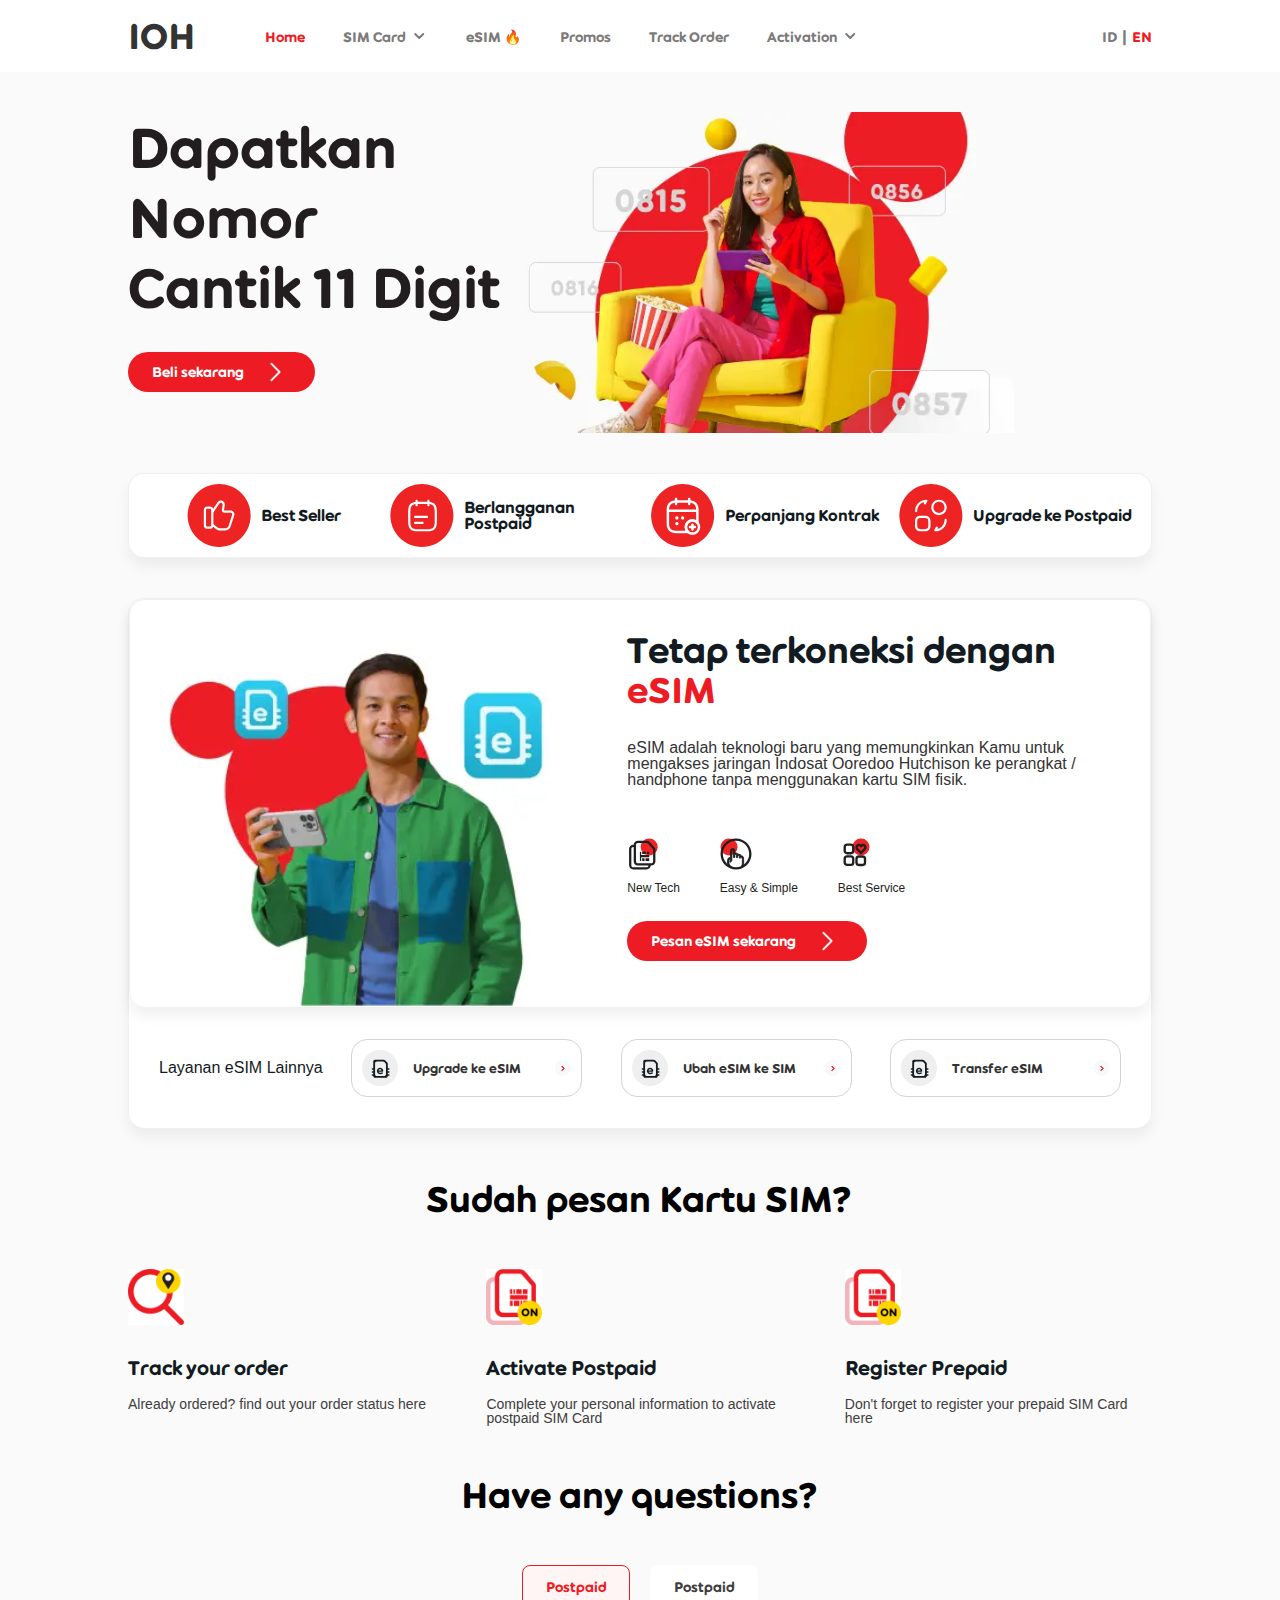
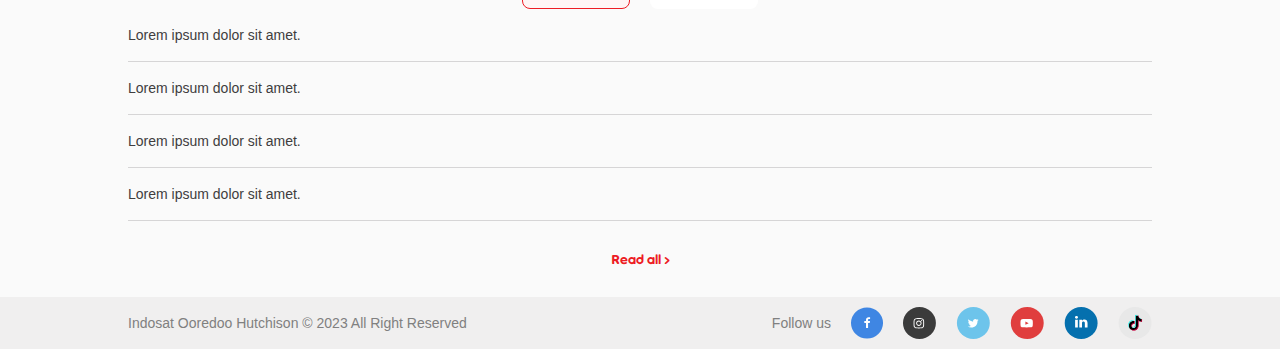
==== commit 7345fca9: "Optimize" ====
--- a/index.html
+++ b/index.html
@@ -3,28 +3,29 @@
     <head>
         <meta charset="UTF-8">
         <meta name="viewport" content="width=device-width, initial-scale=1.0">
+        <meta name=description content="IOH Web Store Landing Page">
         <title>IOH</title>
         <link rel="stylesheet" href="styles.css">
     </head>
     <body>
         <!-- Navigation Menu -->
         <header>
-            <img id="menu-bar" src="svg/menu_bar.svg"/>
+            <img id="menu-bar" src="svg/menu_bar.svg" alt="Menu Bar Icon"/>
             <h1 id="logo">
                 IOH
             </h1>
             <nav>
-                <a class="active">Home</a>
-                <a>
+                <a href="#" class="active">Home</a>
+                <a href="#">
                     SIM Card
-                    <img src="svg/down_arrow.svg" alt=""/>
+                    <img src="svg/down_arrow.svg" alt="Down Arrow"/>
                 </a>
-                <a>eSIM 🔥</a>
-                <a>Promos</a>
-                <a>Track Order</a>
-                <a>
+                <a href="#">eSIM 🔥</a>
+                <a href="#">Promos</a>
+                <a href="#">Track Order</a>
+                <a href="#">
                     Activation
-                    <img src="svg/down_arrow.svg" alt=""/>
+                    <img src="svg/down_arrow.svg" alt="Down Arrow"/>
                 </a>
             </nav>
             <div id="languages">
@@ -39,9 +40,9 @@
             <section class="hero">
                 <div>
                     <h2>Dapatkan Nomor Cantik 11 Digit</h2>
-                    <button>Beli sekarang <img src="svg/arrow_right.svg"/></button>
+                    <button type="button">Beli sekarang <img alt="Right Arrow" src="svg/arrow_right.svg"/></button>
                 </div>
-                <img src="image/hero.png" alt="Promotional Image">
+                <img src="image/hero.webp" alt="Promotional Image">
             </section>
 
             <!-- Feature List -->
@@ -68,32 +69,32 @@
             <section class="esim">
                 <div>
                     <div>
-                        <img src="image/e-sim.png" alt="eSIM"/>
+                        <img src="image/e-sim.webp" alt="eSIM"/>
                         <div id="container-large">
                             <h2>Tetap terkoneksi dengan <span>eSIM</span></h2>
                             <p>eSIM adalah teknologi baru yang memungkinkan Kamu untuk mengakses jaringan Indosat Ooredoo Hutchison ke perangkat / handphone tanpa menggunakan kartu SIM fisik.</p>
                             <ul>
-                                <li><img src="svg/new_tech.svg">New Tech</li>
-                                <li><img src="svg/easy_&_simple.svg">Easy & Simple</li>
-                                <li><img src="svg/best_service.svg">Best Service</li>
+                                <li><img src="svg/new_tech.svg" alt="">New Tech</li>
+                                <li><img src="svg/easy_&_simple.svg" alt="">Easy & Simple</li>
+                                <li><img src="svg/best_service.svg" alt="">Best Service</li>
                             </ul>
-                            <button id="order-button" type="button">Pesan eSIM sekarang <img src="svg/arrow_right.svg"/></button>
+                            <button id="order-button" type="button">Pesan eSIM sekarang <img src="svg/arrow_right.svg" alt="Right Arrow"/></button>
                         </div>
                     </div>
                     <div>
                         <p>Layanan eSIM Lainnya</p>
                         <div id="container-small">
-                            <button>
-                                <span><img src="svg/e-sim.svg"/>Upgrade ke eSIM</span>
-                                <img src="svg/small-right-arrow.svg">
+                            <button type="button">
+                                <span><img src="svg/e-sim.svg" alt="Upgrade e-SIM"/>Upgrade ke eSIM</span>
+                                <img src="svg/small-right-arrow.svg" alt="Small Right Arrow">
                             </button>
-                            <button>
-                                <span><img src="svg/e-sim.svg"/>Ubah eSIM ke SIM</span>
-                                <img src="svg/small-right-arrow.svg">
+                            <button type="button">
+                                <span><img src="svg/e-sim.svg" alt="Change e-SIM"/>Ubah eSIM ke SIM</span>
+                                <img src="svg/small-right-arrow.svg" alt="Small Right Arrow">
                             </button>
-                            <button>
-                                <span><img src="svg/e-sim.svg"/>Transfer eSIM</span>
-                                <img src="svg/small-right-arrow.svg">
+                            <button type="button">
+                                <span><img src="svg/e-sim.svg" alt="Transfer e-SIM"/>Transfer eSIM</span>
+                                <img src="svg/small-right-arrow.svg" alt="Small Right Arrow">
                             </button>
                         </div>
                     </div>
@@ -105,17 +106,17 @@
                 <h2>Sudah pesan Kartu SIM?</h2>
                 <div>
                     <div>
-                        <img src="image/track-your-order.png"/>
+                        <img src="image/track-your-order.png" alt="Track Your Order"/>
                         <h3>Track your order</h3>
                         Already ordered? find out your order status here
                     </div>
                     <div>
-                        <img src="image/activate-postpaid.png"/>
+                        <img src="image/activate-postpaid.png" alt="Activate Postpaid"/>
                         <h3>Activate Postpaid</h3>
                         Complete your personal information to activate postpaid SIM Card
                     </div>
                     <div>
-                        <img src="image/activate-postpaid.png"/>
+                        <img src="image/activate-postpaid.png" alt="Register Postpaid"/>
                         <h3>Register Prepaid</h3>
                         Don't forget to register your prepaid SIM Card here
                     </div>
@@ -135,7 +136,7 @@
                     <li>Lorem ipsum dolor sit amet.</li>
                     <li>Lorem ipsum dolor sit amet.</li>
                 </ul>
-                <button>Read all ></button>
+                <button type="button">Read all ></button>
             </section>
         </main>
 
--- a/styles.css
+++ b/styles.css
@@ -1,593 +1,2 @@
-@charset "UTF-8";
-/* http://meyerweb.com/eric/tools/css/reset/ 
-   v2.0 | 20110126
-   License: none (public domain)
-*/
-html, body, div, span, applet, object, iframe,
-h1, h2, h3, h4, h5, h6, p, blockquote, pre,
-a, abbr, acronym, address, big, cite, code,
-del, dfn, em, img, ins, kbd, q, s, samp,
-small, strike, strong, sub, sup, tt, var,
-b, u, i, center,
-dl, dt, dd, ol, ul, li,
-fieldset, form, label, legend,
-table, caption, tbody, tfoot, thead, tr, th, td,
-article, aside, canvas, details, embed,
-figure, figcaption, footer, header, hgroup,
-menu, nav, output, ruby, section, summary,
-time, mark, audio, video {
-  margin: 0;
-  padding: 0;
-  border: 0;
-  font-size: 100%;
-  font: inherit;
-  vertical-align: baseline; }
-
-/* HTML5 display-role reset for older browsers */
-article, aside, details, figcaption, figure,
-footer, header, hgroup, menu, nav, section {
-  display: block; }
-
-body {
-  line-height: 1; }
-
-ol, ul {
-  list-style: none; }
-
-blockquote, q {
-  quotes: none; }
-
-blockquote:before, blockquote:after,
-q:before, q:after {
-  content: '';
-  content: none; }
-
-table {
-  border-collapse: collapse;
-  border-spacing: 0; }
-
-@font-face {
-  font-family: ooredoo;
-  src: url("font/ooredoo-heavy.ttf"), url("font/ooredoo-heavy-webfont.woff2") format("woff2"), url("font/ooredoo-heavy-webfont.woff") format("woff");
-  font-weight: normal;
-  font-style: normal; }
-html, * {
-  font-family: ooredoo;
-  color: #333; }
-
-body {
-  background: #FAFAFA; }
-
-button {
-  color: inherit; }
-
-header {
-  display: flex;
-  justify-content: space-between;
-  align-items: center;
-  padding-left: 10%;
-  padding-right: 10%;
-  height: 72px;
-  background: #FFFFFF;
-  margin-bottom: 40px; }
-  header #menu-bar {
-    display: none; }
-  header #logo {
-    font-size: 36px; }
-  header nav {
-    display: flex;
-    width: 75%;
-    gap: 5%; }
-    header nav a {
-      display: inline-flex;
-      align-items: center;
-      font-size: 14px;
-      line-height: 17px;
-      color: #7C7A7B; }
-      header nav a img {
-        margin-left: 5px; }
-  header #languages {
-    display: flex;
-    gap: 0;
-    color: #7C7A7B; }
-    header #languages button {
-      font-size: 14px;
-      line-height: 17px;
-      padding: 0;
-      border: none;
-      background: none; }
-    header #languages #id-button {
-      padding-right: 5px; }
-    header #languages #en-button {
-      padding-left: 5px; }
-    header #languages #separator {
-      color: #7C7A7B; }
-  header .active {
-    color: #ED1C24; }
-
-main {
-  padding-left: 10%;
-  padding-right: 10%; }
-  main section {
-    margin-bottom: 40px; }
-  main section:last-child {
-    margin-bottom: 0; }
-  main section.hero {
-    display: flex; }
-    main section.hero h2 {
-      /* Dapatkan Nomor Cantik 11 Digit */
-      width: 374px;
-      height: 210px;
-      font-family: 'Ooredoo';
-      font-style: normal;
-      font-weight: 900;
-      font-size: 56px;
-      line-height: 70px;
-      /* or 125% */
-      color: #221E20; }
-    main section.hero button {
-      /* Tombol */
-      display: flex;
-      align-items: center;
-      padding: 10px 24px;
-      gap: 15px;
-      height: 40px;
-      background: #ED1C24;
-      border-radius: 32px;
-      font-size: 14px;
-      line-height: 20px;
-      text-align: center;
-      color: #FFFFFF;
-      border-style: none;
-      margin-top: 30px;
-      margin-bottom: 30px; }
-      main section.hero button img {
-        width: 32px;
-        height: 32px;
-        margin: 0; }
-    main section.hero > img {
-      width: 50%;
-      height: 100%; }
-  main section.features {
-    display: flex;
-    align-items: center;
-    background: white;
-    padding: 10px;
-    box-shadow: 0px 8px 14px rgba(0, 0, 0, 0.06);
-    border-radius: 16px;
-    border-style: solid;
-    border-color: rgba(0, 0, 0, 0.06);
-    border-width: thin; }
-    main section.features .feature {
-      display: flex;
-      justify-content: center;
-      align-items: center;
-      font-size: 16px;
-      color: #121B21;
-      width: 25%; }
-      main section.features .feature img {
-        margin-right: 10px;
-        width: 64px;
-        height: 100%; }
-  main section.esim {
-    box-shadow: 0px 8px 14px rgba(0, 0, 0, 0.06);
-    border-radius: 16px;
-    border-style: solid;
-    border-color: rgba(0, 0, 0, 0.06);
-    border-width: thin;
-    background: white; }
-    main section.esim div > div:first-child {
-      display: flex;
-      box-shadow: 0px 8px 14px rgba(0, 0, 0, 0.06);
-      border-radius: 16px;
-      border-style: solid;
-      border-color: rgba(0, 0, 0, 0.06);
-      border-width: thin; }
-      main section.esim div > div:first-child > img {
-        width: 352px;
-        height: 352px;
-        margin-left: 30px;
-        margin-right: 30px; }
-      main section.esim div > div:first-child div {
-        margin-left: 30px;
-        margin-right: 30px; }
-        main section.esim div > div:first-child div h2 {
-          /* Tetap terkoneksi dengan eSIM */
-          font-family: 'Ooredoo';
-          font-style: normal;
-          font-weight: 900;
-          font-size: 36px;
-          line-height: 40px;
-          /* identical to box height, or 111% */
-          color: #121B21;
-          padding-top: 30px;
-          padding-bottom: 30px; }
-          main section.esim div > div:first-child div h2 span {
-            color: #ED1C24; }
-        main section.esim div > div:first-child div p {
-          font-family: 'Arial';
-          margin-bottom: 30px; }
-        main section.esim div > div:first-child div ul {
-          display: flex;
-          gap: 40px;
-          padding-top: 20px;
-          padding-bottom: 25px; }
-          main section.esim div > div:first-child div ul li {
-            display: flex;
-            flex-direction: column;
-            align-items: bottom;
-            height: 100%;
-            /* MENU UTAMA */
-            font-family: 'Noto Sans', Arial;
-            font-style: normal;
-            font-weight: 400;
-            font-size: 12px;
-            line-height: 16px;
-            /* Black Shades/Black 1 */
-            color: #211E20; }
-            main section.esim div > div:first-child div ul li img {
-              width: 32px;
-              height: 32px;
-              padding-bottom: 10px; }
-        main section.esim div > div:first-child div button {
-          /* Tombol */
-          display: flex;
-          align-items: center;
-          padding: 10px 24px;
-          gap: 15px;
-          height: 40px;
-          background: #ED1C24;
-          border-radius: 32px;
-          font-size: 14px;
-          line-height: 20px;
-          text-align: center;
-          color: #FFFFFF;
-          border-style: none; }
-          main section.esim div > div:first-child div button img {
-            width: 32px;
-            height: 32px;
-            margin: 0; }
-    main section.esim div > div:nth-child(2) {
-      display: flex;
-      align-items: center;
-      padding: 30px; }
-      main section.esim div > div:nth-child(2) p {
-        width: 25%;
-        /* Layanan eSIM Lainnya */
-        font-family: 'Noto Sans', Arial;
-        font-style: normal;
-        font-weight: 400;
-        font-size: 16px;
-        line-height: 40px;
-        /* identical to box height, or 250% */
-        color: #121B21; }
-      main section.esim div > div:nth-child(2) div {
-        display: flex;
-        align-items: center;
-        justify-content: space-between;
-        height: 60px;
-        width: 100%;
-        /* Card  */
-        box-sizing: border-box; }
-        main section.esim div > div:nth-child(2) div button {
-          display: flex;
-          align-items: center;
-          justify-content: space-between;
-          background: #FFFFFF;
-          border: 1px solid #D6D5D6;
-          border-radius: 16px;
-          width: 30%;
-          padding: 10px; }
-          main section.esim div > div:nth-child(2) div button span {
-            display: flex;
-            align-items: center; }
-            main section.esim div > div:nth-child(2) div button span img {
-              padding-right: 15px; }
-  main section.order {
-    margin-top: 50px;
-    margin-bottom: 50px;
-    text-align: center; }
-    main section.order h2 {
-      /* Sudah pesan Kartu SIM? */
-      width: 100%;
-      height: 40px;
-      /* Head - OH/4xl - O */
-      font-family: 'Ooredoo';
-      font-style: normal;
-      font-weight: 900;
-      font-size: 36px;
-      line-height: 40px;
-      /* identical to box height, or 111% */
-      color: #000000;
-      padding-bottom: 50px; }
-    main section.order > div {
-      display: flex;
-      justify-content: space-between;
-      width: 100%; }
-      main section.order > div > div {
-        text-align: left;
-        /* Frame 20043 */
-        width: 30%;
-        /* Already ordered? find out your order status here */
-        /* Paragraph - Noto/Text - xs */
-        font-family: 'Noto Sans', Arial;
-        font-style: normal;
-        font-weight: 400;
-        font-size: 14px;
-        /* identical to box height, or 143% */
-        color: #403D3E; }
-        main section.order > div > div img {
-          width: 56px;
-          height: 56px;
-          padding-bottom: 30px; }
-        main section.order > div > div h3 {
-          /* Track your order */
-          /* Head - OH/xl - O */
-          font-family: 'ooredoo';
-          font-style: normal;
-          font-weight: 900;
-          font-size: 20px;
-          /* identical to box height, or 140% */
-          color: #121B21;
-          padding-bottom: 20px; }
-  main section.faq {
-    margin-top: 50px;
-    text-align: center; }
-    main section.faq h2 {
-      /* Sudah pesan Kartu SIM? */
-      width: 100%;
-      height: 40px;
-      /* Head - OH/4xl - O */
-      font-family: 'Ooredoo';
-      font-style: normal;
-      font-weight: 900;
-      font-size: 36px;
-      line-height: 40px;
-      /* identical to box height, or 111% */
-      color: #000000;
-      padding-bottom: 50px; }
-    main section.faq div {
-      display: flex;
-      justify-content: center;
-      gap: 20px; }
-      main section.faq div button {
-        /* Tab 2 */
-        width: 108px;
-        height: 44px;
-        background: #FFFFFF;
-        border-radius: 8px;
-        border-style: none;
-        /* Postpaid */
-        /* Head - OH/sm - O */
-        font-family: 'Ooredoo';
-        font-style: normal;
-        font-weight: 900;
-        font-size: 14px;
-        line-height: 20px;
-        /* identical to box height, or 143% */
-        text-align: center;
-        color: #403D3E; }
-      main section.faq div button.active {
-        /* Tab 1 */
-        width: 108px;
-        height: 44px;
-        background: #FFF5F5;
-        border: 1px solid #ED1C24;
-        border-radius: 8px;
-        /* Postpaid */
-        /* Head - OH/sm - O */
-        font-family: 'Ooredoo';
-        font-style: normal;
-        font-weight: 900;
-        font-size: 14px;
-        line-height: 20px;
-        /* identical to box height, or 143% */
-        text-align: center;
-        color: #ED1C24; }
-    main section.faq li {
-      /* Question */
-      /* Auto layout */
-      display: flex;
-      flex-direction: row;
-      justify-content: space-between;
-      align-items: center;
-      padding: 16px 0px;
-      gap: 9px;
-      height: 56px;
-      border-bottom: 1px solid #D6D5D6;
-      text-align: left;
-      /* Seperti apa program */
-      height: 20px;
-      /* Paragraph - Noto/Text - xs */
-      font-family: 'Noto Sans', Arial;
-      font-style: normal;
-      font-weight: 400;
-      font-size: 14px;
-      line-height: 20px;
-      /* identical to box height, or 143% */
-      color: #403D3E; }
-    main section.faq > button {
-      border-style: none;
-      background: none;
-      color: #ED1C24;
-      padding: 30px; }
-
-footer {
-  display: flex;
-  justify-content: space-between;
-  align-items: center;
-  background: #FFFFFF;
-  padding-left: 10%;
-  padding-right: 10%;
-  /* Footer */
-  /* Auto layout */
-  background: #F0EFEF;
-  /* Indosat Ooredoo © 20 */
-  font-family: 'Noto Sans', Arial;
-  font-style: normal;
-  font-weight: 400;
-  font-size: 14px;
-  line-height: 19px;
-  /* identical to box height */
-  color: gray;
-  padding-top: 10px;
-  padding-bottom: 10px; }
-  footer span {
-    display: flex;
-    justify-content: space-between;
-    align-items: center;
-    gap: 20px;
-    color: gray; }
-
-@media only screen and (max-width: 1000px) {
-  header {
-    margin-bottom: 0; }
-    header #menu-bar {
-      display: block; }
-    header nav {
-      display: none; }
-
-  main {
-    padding: 0; }
-    main .hero {
-      justify-content: center;
-      margin-bottom: 0;
-      /* Mobile Banner Nomor Cantik EN */
-      background: linear-gradient(180deg, #FFD500 0%, #FFB64A 100%); }
-      main .hero h2 {
-        font-size: 40px !important;
-        width: unset !important;
-        height: unset !important;
-        line-height: unset !important;
-        margin-left: 20%;
-        margin-right: 20%;
-        padding-top: 30px;
-        padding-bottom: 20px; }
-      main .hero div {
-        display: flex;
-        flex-direction: column;
-        justify-content: center;
-        text-align: center; }
-        main .hero div button {
-          align-self: center; }
-      main .hero > img {
-        display: none; }
-    main .features {
-      padding-top: 20px !important;
-      padding-bottom: 20px !important;
-      border-radius: 0 !important;
-      border-style: none !important;
-      box-shadow: 0 0 0 0 !important;
-      margin-bottom: 0;
-      align-items: start !important; }
-      main .features .feature {
-        display: flex;
-        flex-direction: column;
-        justify-content: center;
-        text-align: center;
-        font-size: 12px !important; }
-        main .features .feature img {
-          width: 30px !important;
-          padding-bottom: 20px; }
-    main .esim {
-      border-radius: 0 !important;
-      border-style: none !important;
-      box-shadow: 0 0 0 0 !important;
-      padding: 30px 15px 30px;
-      background: linear-gradient(to bottom right, rgba(255, 0, 0, 0.2), white, white, white, rgba(255, 255, 0, 0.2)) !important; }
-      main .esim div {
-        background: white;
-        border-radius: 16px !important;
-        border-style: solid !important;
-        box-shadow: 1px 8px 14px rgba(0, 0, 0, 0.06); }
-        main .esim div > div:nth-child(1) {
-          background: unset !important;
-          border-radius: 0 !important;
-          border-style: none !important;
-          box-shadow: 0 0 0 0 !important;
-          width: 100%; }
-          main .esim div > div:nth-child(1) > img {
-            display: none; }
-          main .esim div > div:nth-child(1) div {
-            display: flex;
-            flex-direction: column;
-            justify-content: left;
-            text-align: left;
-            margin: 0 !important;
-            padding-bottom: 0;
-            padding-left: 15px;
-            padding-right: 15px;
-            border-radius: 0 !important;
-            border-style: none !important;
-            box-shadow: 0 0 0 0 !important;
-            width: 100%; }
-            main .esim div > div:nth-child(1) div ul {
-              display: flex;
-              justify-content: space-between; }
-              main .esim div > div:nth-child(1) div ul li {
-                text-align: left;
-                width: 50%; }
-            main .esim div > div:nth-child(1) div button {
-              border-radius: 10px !important;
-              width: calc(50%); }
-              main .esim div > div:nth-child(1) div button img {
-                display: none; }
-        main .esim div > div:nth-child(2) {
-          background: unset !important;
-          padding-top: 0 !important;
-          padding-left: 15px !important;
-          padding-right: 15px !important; }
-          main .esim div > div:nth-child(2) p {
-            display: none; }
-          main .esim div > div:nth-child(2) div {
-            display: grid !important;
-            grid-template-columns: auto auto;
-            gap: 10px;
-            height: 100% !important;
-            justify-content: unset !important;
-            padding: 0 !important;
-            border-radius: 0 !important;
-            border-style: none !important;
-            box-shadow: 0 0 0 0 !important; }
-            main .esim div > div:nth-child(2) div button {
-              box-sizing: border-box;
-              width: 100% !important;
-              justify-content: space-around !important;
-              border-radius: 10px !important;
-              border-style: none !important;
-              height: 100%;
-              background: rgba(255, 0, 0, 0.1) !important; }
-              main .esim div > div:nth-child(2) div button:first-child {
-                color: red;
-                border-style: solid !important;
-                border-color: red; }
-              main .esim div > div:nth-child(2) div button img {
-                display: none; }
-    main .order {
-      padding-left: 5%;
-      padding-right: 5%; }
-      main .order div {
-        display: flex;
-        flex-direction: column;
-        justify-content: center;
-        width: 100% !important;
-        padding-bottom: 20px; }
-        main .order div img {
-          width: 40px !important;
-          height: 100% !important; }
-    main .faq {
-      margin: 15px; }
-      main .faq h2 {
-        font-size: 25px !important; }
-
-  footer {
-    display: flex;
-    flex-direction: column-reverse;
-    text-align: center; }
-    footer span {
-      padding-top: 10px;
-      padding-bottom: 10px; }
-      footer span span {
-        display: none; } }
-
+html,body,div,span,applet,object,iframe,h1,h2,h3,h4,h5,h6,p,blockquote,pre,a,abbr,acronym,address,big,cite,code,del,dfn,em,img,ins,kbd,q,s,samp,small,strike,strong,sub,sup,tt,var,b,u,i,center,dl,dt,dd,ol,ul,li,fieldset,form,label,legend,table,caption,tbody,tfoot,thead,tr,th,td,article,aside,canvas,details,embed,figure,figcaption,footer,header,hgroup,menu,nav,output,ruby,section,summary,time,mark,audio,video{margin:0;padding:0;border:0;font-size:100%;font:inherit;vertical-align:baseline}article,aside,details,figcaption,figure,footer,header,hgroup,menu,nav,section{display:block}body{line-height:1}ol,ul{list-style:none}blockquote,q{quotes:none}blockquote:before,blockquote:after,q:before,q:after{content:'';content:none}table{border-collapse:collapse;border-spacing:0}@font-face{font-family:ooredoo;src:url("font/ooredoo-heavy.ttf"),url("font/ooredoo-heavy-webfont.woff2") format("woff2"),url("font/ooredoo-heavy-webfont.woff") format("woff");font-weight:normal;font-style:normal}html,*{font-family:ooredoo, serif;color:#333}body{background:#FAFAFA}button{color:inherit;cursor:pointer}a{text-decoration:none}header{display:flex;justify-content:space-between;align-items:center;padding-left:10%;padding-right:10%;height:72px;background:#FFFFFF;margin-bottom:40px}header #menu-bar{display:none}header #logo{font-size:36px}header nav{display:flex;width:75%;gap:5%}header nav a{display:inline-flex;align-items:center;font-size:14px;line-height:17px;color:#7C7A7B}header nav a img{margin-left:5px}header #languages{display:flex;gap:0;color:#7C7A7B}header #languages button{font-size:14px;line-height:17px;padding:0;border:none;background:none}header #languages #id-button{padding-right:5px}header #languages #en-button{padding-left:5px}header #languages #separator{color:#7C7A7B}header .active{color:#ED1C24}main{padding-left:10%;padding-right:10%}main section{margin-bottom:40px}main section:last-child{margin-bottom:0}main section.hero{display:flex}main section.hero h2{width:374px;height:210px;font-family:'Ooredoo';font-style:normal;font-weight:900;font-size:56px;line-height:70px;color:#221E20}main section.hero button{display:flex;align-items:center;padding:10px 24px;gap:15px;height:40px;background:#ED1C24;border-radius:32px;font-size:14px;line-height:20px;text-align:center;color:#FFFFFF;border-style:none;margin-top:30px;margin-bottom:30px}main section.hero button img{width:32px;height:32px;margin:0}main section.hero>img{width:50%;height:100%}main section.features{display:flex;align-items:center;background:white;padding:10px;box-shadow:0px 8px 14px rgba(0,0,0,0.06);border-radius:16px;border-style:solid;border-color:rgba(0,0,0,0.06);border-width:thin}main section.features .feature{display:flex;justify-content:center;align-items:center;font-size:16px;color:#121B21;width:25%}main section.features .feature img{margin-right:10px;width:64px;height:100%}main section.esim{box-shadow:0px 8px 14px rgba(0,0,0,0.06);border-radius:16px;border-style:solid;border-color:rgba(0,0,0,0.06);border-width:thin;background:white}main section.esim>div>div:first-child{display:flex;box-shadow:0px 8px 14px rgba(0,0,0,0.06);border-radius:16px;border-style:solid;border-color:rgba(0,0,0,0.06);border-width:thin}main section.esim>div>div:first-child>img{width:100%;height:100%;margin-left:30px;margin-right:30px}main section.esim>div>div:first-child div{margin-left:30px;margin-right:30px;padding-bottom:20px}main section.esim>div>div:first-child div h2{font-family:'Ooredoo';font-style:normal;font-weight:900;font-size:36px;line-height:40px;color:#121B21;padding-top:30px;padding-bottom:30px}main section.esim>div>div:first-child div h2 span{color:#ED1C24}main section.esim>div>div:first-child div p{font-family:'Arial';margin-bottom:30px}main section.esim>div>div:first-child div ul{display:flex;gap:40px;padding-top:20px;padding-bottom:25px}main section.esim>div>div:first-child div ul li{display:flex;flex-direction:column;align-items:bottom;height:100%;font-family:'Noto Sans', Arial;font-style:normal;font-weight:400;font-size:12px;line-height:16px;color:#211E20}main section.esim>div>div:first-child div ul li img{width:32px;height:32px;padding-bottom:10px}main section.esim>div>div:first-child div button{display:flex;align-items:center;padding:10px 24px;gap:15px;height:40px;background:#ED1C24;border-radius:32px;font-size:14px;line-height:20px;text-align:center;color:#FFFFFF;border-style:none}main section.esim>div>div:first-child div button img{width:32px;height:32px;margin:0}main section.esim>div>div:nth-child(2){display:flex;align-items:center;padding:30px}main section.esim>div>div:nth-child(2) p{width:25%;font-family:'Noto Sans', Arial;font-style:normal;font-weight:400;font-size:16px;line-height:40px;color:#121B21}main section.esim>div>div:nth-child(2) div{display:flex;align-items:center;justify-content:space-between;height:60px;width:100%;box-sizing:border-box}main section.esim>div>div:nth-child(2) div button{display:flex;align-items:center;justify-content:space-between;background:#FFFFFF;border:1px solid #D6D5D6;border-radius:16px;width:30%;padding:10px}main section.esim>div>div:nth-child(2) div button span{display:flex;align-items:center}main section.esim>div>div:nth-child(2) div button span img{padding-right:15px}main section.order{margin-top:50px;margin-bottom:50px;text-align:center}main section.order h2{width:100%;height:40px;font-family:'Ooredoo';font-style:normal;font-weight:900;font-size:36px;line-height:40px;color:#000000;padding-bottom:50px}main section.order>div{display:flex;justify-content:space-between;width:100%}main section.order>div>div{text-align:left;width:30%;font-family:'Noto Sans', Arial;font-style:normal;font-weight:400;font-size:14px;color:#403D3E}main section.order>div>div img{width:56px;height:56px;padding-bottom:30px}main section.order>div>div h3{font-family:'ooredoo';font-style:normal;font-weight:900;font-size:20px;color:#121B21;padding-bottom:20px}main section.faq{margin-top:50px;text-align:center}main section.faq h2{width:100%;height:40px;font-family:'Ooredoo';font-style:normal;font-weight:900;font-size:36px;line-height:40px;color:#000000;padding-bottom:50px}main section.faq div{display:flex;justify-content:center;gap:20px}main section.faq div button{width:108px;height:44px;background:#FFFFFF;border-radius:8px;border-style:none;font-family:'Ooredoo';font-style:normal;font-weight:900;font-size:14px;line-height:20px;text-align:center;color:#403D3E}main section.faq div button.active{width:108px;height:44px;background:#FFF5F5;border:1px solid #ED1C24;border-radius:8px;font-family:'Ooredoo';font-style:normal;font-weight:900;font-size:14px;line-height:20px;text-align:center;color:#ED1C24}main section.faq li{display:flex;flex-direction:row;justify-content:space-between;align-items:center;padding:16px 0px;gap:9px;height:56px;border-bottom:1px solid #D6D5D6;text-align:left;height:20px;font-family:'Noto Sans', Arial;font-style:normal;font-weight:400;font-size:14px;line-height:20px;color:#403D3E}main section.faq>button{border-style:none;background:none;color:#ED1C24;padding:30px}footer{display:flex;justify-content:space-between;align-items:center;background:#FFFFFF;padding-left:10%;padding-right:10%;background:#F0EFEF;font-family:'Noto Sans', Arial;font-style:normal;font-weight:400;font-size:14px;line-height:19px;color:gray;padding-top:10px;padding-bottom:10px}footer span{display:flex;justify-content:space-between;align-items:center;gap:20px;color:gray}@media only screen and (max-width: 1000px){header{margin-bottom:0}header #menu-bar{display:block}header nav{display:none}main{padding:0}main .hero{justify-content:center;margin-bottom:0;background:linear-gradient(180deg, #FFD500 0%, #FFB64A 100%)}main .hero h2{font-size:40px !important;width:unset !important;height:unset !important;line-height:unset !important;margin-left:20%;margin-right:20%;padding-top:30px;padding-bottom:20px}main .hero div{display:flex;flex-direction:column;justify-content:center;text-align:center}main .hero div button{align-self:center}main .hero>img{display:none}main .features{padding-top:20px !important;padding-bottom:20px !important;border-radius:0 !important;border-style:none !important;box-shadow:0 0 0 0 !important;margin-bottom:0;align-items:start !important}main .features .feature{display:flex;flex-direction:column;justify-content:center;text-align:center;font-size:12px !important}main .features .feature img{width:30px !important;padding-bottom:20px}main .esim{border-radius:0 !important;border-style:none !important;box-shadow:0 0 0 0 !important;padding:30px 15px 30px;background:linear-gradient(to bottom right, rgba(255,0,0,0.2), #fff, #fff, #fff, rgba(255,255,0,0.2)) !important}main .esim div{background:white;border-radius:16px !important;border-style:solid !important;border-width:1px;border-color:rgba(0,0,0,0.1);box-shadow:1px 8px 14px rgba(0,0,0,0.06)}main .esim div>div:nth-child(1){background:unset !important;border-radius:0 !important;border-style:unset !important;box-shadow:0 0 0 0 !important;width:100%}main .esim div>div:nth-child(1)>img{display:none}main .esim div>div:nth-child(1) div{display:flex;flex-direction:column;justify-content:left;text-align:left;margin:0 !important;padding-bottom:0;padding-left:15px;padding-right:15px;border-radius:0 !important;border-style:none !important;box-shadow:0 0 0 0 !important;width:100%}main .esim div>div:nth-child(1) div h2 span{background:linear-gradient(to right, red, #ff0);-webkit-background-clip:text;-webkit-text-fill-color:transparent}main .esim div>div:nth-child(1) div ul{display:flex;justify-content:space-between}main .esim div>div:nth-child(1) div ul li{text-align:left;width:50%}main .esim div>div:nth-child(1) div button{border-radius:10px !important;width:calc(50%)}main .esim div>div:nth-child(1) div button img{display:none}main .esim div>div:nth-child(2){background:unset !important;padding-top:0 !important;padding-left:15px !important;padding-right:15px !important;border-style:none !important}main .esim div>div:nth-child(2) p{display:none}main .esim div>div:nth-child(2) div{display:grid !important;grid-template-columns:auto auto;gap:10px;height:100% !important;justify-content:unset !important;padding:0 !important;border-radius:0 !important;border-style:none !important;box-shadow:0 0 0 0 !important}main .esim div>div:nth-child(2) div button{box-sizing:border-box;width:100% !important;justify-content:space-around !important;border-radius:10px !important;border-style:none !important;height:100%;background:rgba(255,0,0,0.1) !important}main .esim div>div:nth-child(2) div button:first-child{color:red;border-style:solid !important;border-color:red}main .esim div>div:nth-child(2) div button img{display:none}main .order{padding-left:5%;padding-right:5%}main .order div{display:flex;flex-direction:column;justify-content:center;width:100% !important;padding-bottom:20px}main .order div img{width:40px !important;height:100% !important}main .faq{margin:15px}main .faq h2{font-size:25px !important}footer{display:flex;flex-direction:column-reverse;text-align:center}footer span{padding-top:10px;padding-bottom:10px}footer span span{display:none}}
 /*# sourceMappingURL=styles.css.map */
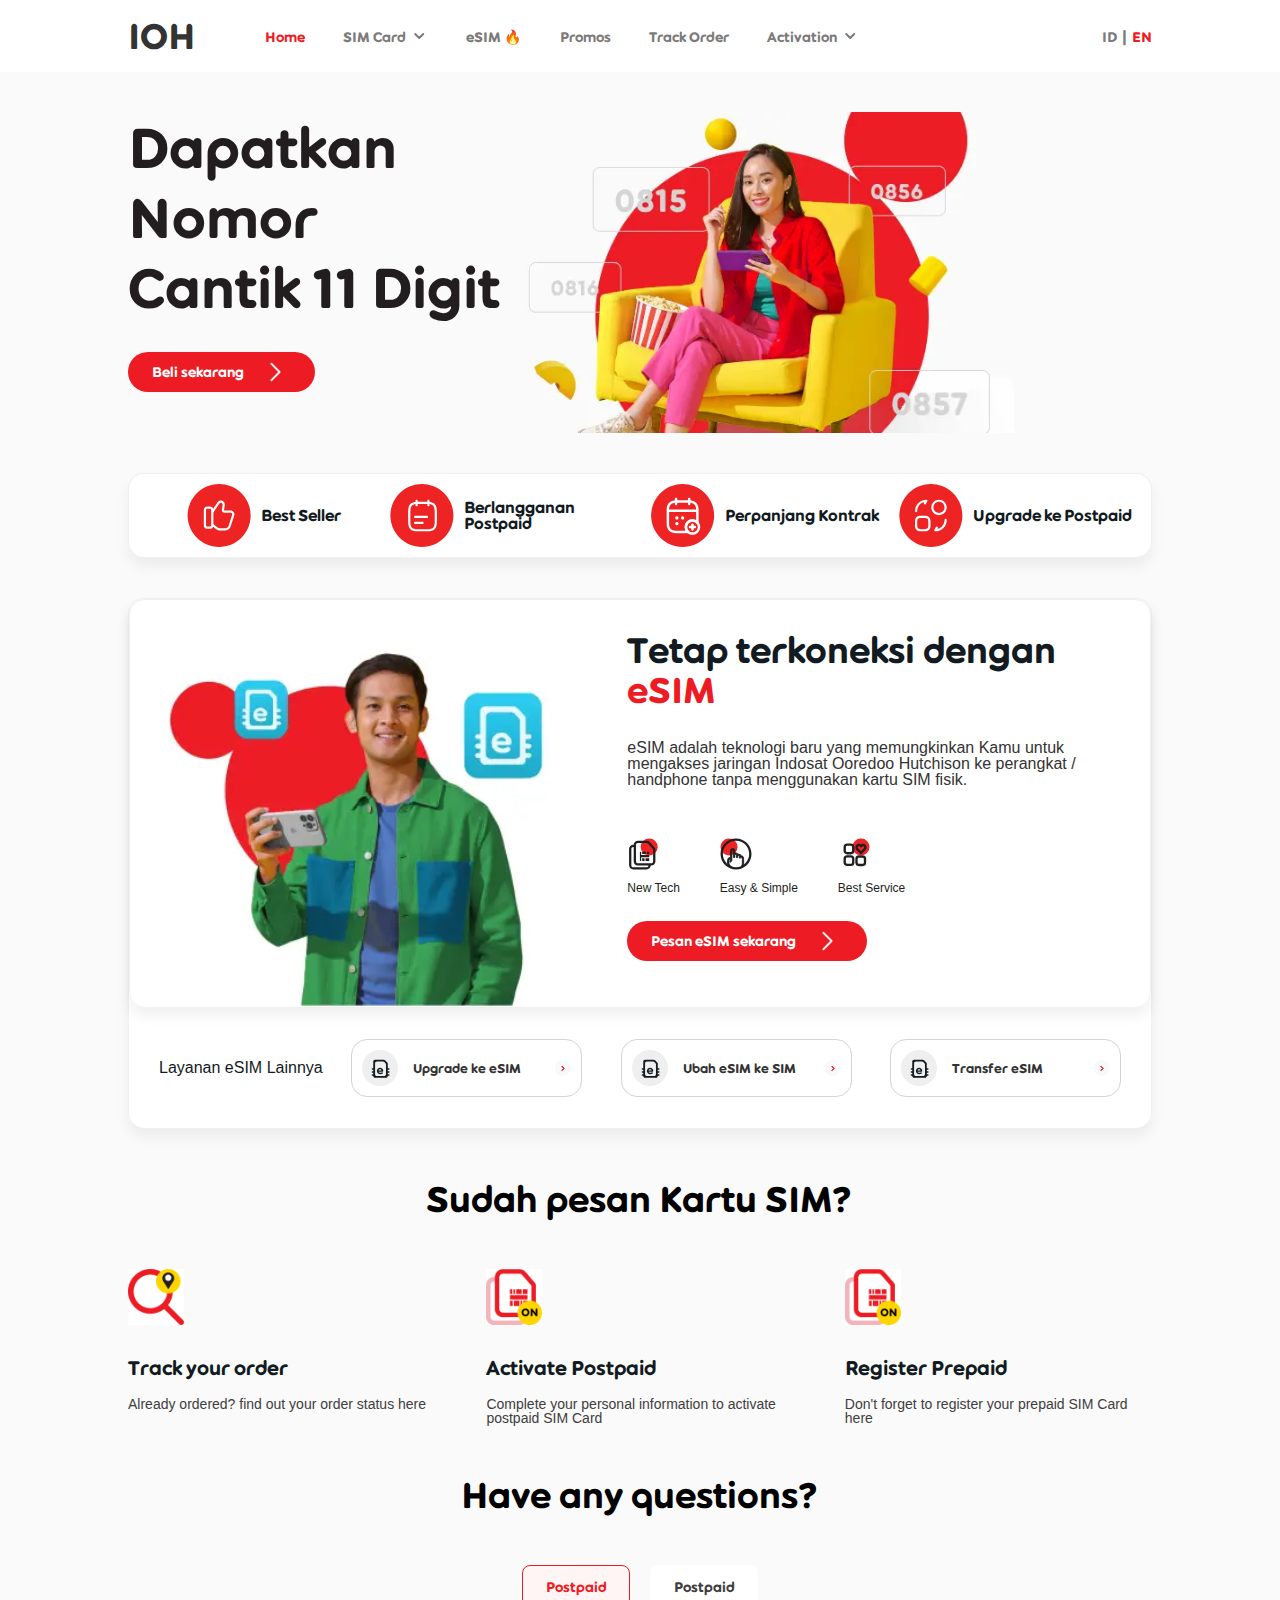
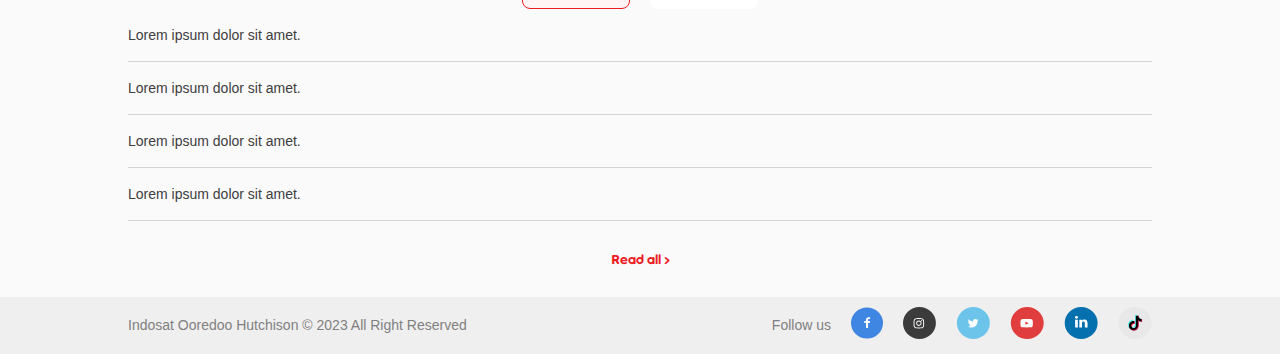
==== commit d8ab01f4: "Optimize mobile" ====
--- a/index.html
+++ b/index.html
@@ -11,9 +11,11 @@
         <!-- Navigation Menu -->
         <header>
             <img id="menu-bar" src="svg/menu_bar.svg" alt="Menu Bar Icon"/>
-            <h1 id="logo">
-                IOH
-            </h1>
+            <a href="#">
+                <h1 id="logo">
+                    IOH
+                </h1>
+            </a>
             <nav>
                 <a href="#" class="active">Home</a>
                 <a href="#">
@@ -145,12 +147,12 @@
             Indosat Ooredoo Hutchison © 2023 All Right Reserved
             <span class="social-media">
                 <span>Follow us</span>
-                <img src="svg/facebook.svg" alt="facebook"/>
-                <img src="svg/instagram.svg" alt="instagram"/>
-                <img src="svg/twitter.svg" alt="twitter"/>
-                <img src="svg/youtube.svg" alt="youtube"/>
-                <img src="svg/linkedin.svg" alt="linkedin"/>
-                <img src="svg/tiktok.svg" alt="tiktok"/>
+                <a href="#"><img src="svg/facebook.svg" alt="facebook"/></a>
+                <a href="#"><img src="svg/instagram.svg" alt="instagram"/></a>
+                <a href="#"><img src="svg/twitter.svg" alt="twitter"/></a>
+                <a href="#"><img src="svg/youtube.svg" alt="youtube"/></a>
+                <a href="#"><img src="svg/linkedin.svg" alt="linkedin"/></a>
+                <a href="#"><img src="svg/tiktok.svg" alt="tiktok"/></a>
             </span>
         </footer>
 
--- a/styles.css
+++ b/styles.css
@@ -1,2 +1,2 @@
-html,body,div,span,applet,object,iframe,h1,h2,h3,h4,h5,h6,p,blockquote,pre,a,abbr,acronym,address,big,cite,code,del,dfn,em,img,ins,kbd,q,s,samp,small,strike,strong,sub,sup,tt,var,b,u,i,center,dl,dt,dd,ol,ul,li,fieldset,form,label,legend,table,caption,tbody,tfoot,thead,tr,th,td,article,aside,canvas,details,embed,figure,figcaption,footer,header,hgroup,menu,nav,output,ruby,section,summary,time,mark,audio,video{margin:0;padding:0;border:0;font-size:100%;font:inherit;vertical-align:baseline}article,aside,details,figcaption,figure,footer,header,hgroup,menu,nav,section{display:block}body{line-height:1}ol,ul{list-style:none}blockquote,q{quotes:none}blockquote:before,blockquote:after,q:before,q:after{content:'';content:none}table{border-collapse:collapse;border-spacing:0}@font-face{font-family:ooredoo;src:url("font/ooredoo-heavy.ttf"),url("font/ooredoo-heavy-webfont.woff2") format("woff2"),url("font/ooredoo-heavy-webfont.woff") format("woff");font-weight:normal;font-style:normal}html,*{font-family:ooredoo, serif;color:#333}body{background:#FAFAFA}button{color:inherit;cursor:pointer}a{text-decoration:none}header{display:flex;justify-content:space-between;align-items:center;padding-left:10%;padding-right:10%;height:72px;background:#FFFFFF;margin-bottom:40px}header #menu-bar{display:none}header #logo{font-size:36px}header nav{display:flex;width:75%;gap:5%}header nav a{display:inline-flex;align-items:center;font-size:14px;line-height:17px;color:#7C7A7B}header nav a img{margin-left:5px}header #languages{display:flex;gap:0;color:#7C7A7B}header #languages button{font-size:14px;line-height:17px;padding:0;border:none;background:none}header #languages #id-button{padding-right:5px}header #languages #en-button{padding-left:5px}header #languages #separator{color:#7C7A7B}header .active{color:#ED1C24}main{padding-left:10%;padding-right:10%}main section{margin-bottom:40px}main section:last-child{margin-bottom:0}main section.hero{display:flex}main section.hero h2{width:374px;height:210px;font-family:'Ooredoo';font-style:normal;font-weight:900;font-size:56px;line-height:70px;color:#221E20}main section.hero button{display:flex;align-items:center;padding:10px 24px;gap:15px;height:40px;background:#ED1C24;border-radius:32px;font-size:14px;line-height:20px;text-align:center;color:#FFFFFF;border-style:none;margin-top:30px;margin-bottom:30px}main section.hero button img{width:32px;height:32px;margin:0}main section.hero>img{width:50%;height:100%}main section.features{display:flex;align-items:center;background:white;padding:10px;box-shadow:0px 8px 14px rgba(0,0,0,0.06);border-radius:16px;border-style:solid;border-color:rgba(0,0,0,0.06);border-width:thin}main section.features .feature{display:flex;justify-content:center;align-items:center;font-size:16px;color:#121B21;width:25%}main section.features .feature img{margin-right:10px;width:64px;height:100%}main section.esim{box-shadow:0px 8px 14px rgba(0,0,0,0.06);border-radius:16px;border-style:solid;border-color:rgba(0,0,0,0.06);border-width:thin;background:white}main section.esim>div>div:first-child{display:flex;box-shadow:0px 8px 14px rgba(0,0,0,0.06);border-radius:16px;border-style:solid;border-color:rgba(0,0,0,0.06);border-width:thin}main section.esim>div>div:first-child>img{width:100%;height:100%;margin-left:30px;margin-right:30px}main section.esim>div>div:first-child div{margin-left:30px;margin-right:30px;padding-bottom:20px}main section.esim>div>div:first-child div h2{font-family:'Ooredoo';font-style:normal;font-weight:900;font-size:36px;line-height:40px;color:#121B21;padding-top:30px;padding-bottom:30px}main section.esim>div>div:first-child div h2 span{color:#ED1C24}main section.esim>div>div:first-child div p{font-family:'Arial';margin-bottom:30px}main section.esim>div>div:first-child div ul{display:flex;gap:40px;padding-top:20px;padding-bottom:25px}main section.esim>div>div:first-child div ul li{display:flex;flex-direction:column;align-items:bottom;height:100%;font-family:'Noto Sans', Arial;font-style:normal;font-weight:400;font-size:12px;line-height:16px;color:#211E20}main section.esim>div>div:first-child div ul li img{width:32px;height:32px;padding-bottom:10px}main section.esim>div>div:first-child div button{display:flex;align-items:center;padding:10px 24px;gap:15px;height:40px;background:#ED1C24;border-radius:32px;font-size:14px;line-height:20px;text-align:center;color:#FFFFFF;border-style:none}main section.esim>div>div:first-child div button img{width:32px;height:32px;margin:0}main section.esim>div>div:nth-child(2){display:flex;align-items:center;padding:30px}main section.esim>div>div:nth-child(2) p{width:25%;font-family:'Noto Sans', Arial;font-style:normal;font-weight:400;font-size:16px;line-height:40px;color:#121B21}main section.esim>div>div:nth-child(2) div{display:flex;align-items:center;justify-content:space-between;height:60px;width:100%;box-sizing:border-box}main section.esim>div>div:nth-child(2) div button{display:flex;align-items:center;justify-content:space-between;background:#FFFFFF;border:1px solid #D6D5D6;border-radius:16px;width:30%;padding:10px}main section.esim>div>div:nth-child(2) div button span{display:flex;align-items:center}main section.esim>div>div:nth-child(2) div button span img{padding-right:15px}main section.order{margin-top:50px;margin-bottom:50px;text-align:center}main section.order h2{width:100%;height:40px;font-family:'Ooredoo';font-style:normal;font-weight:900;font-size:36px;line-height:40px;color:#000000;padding-bottom:50px}main section.order>div{display:flex;justify-content:space-between;width:100%}main section.order>div>div{text-align:left;width:30%;font-family:'Noto Sans', Arial;font-style:normal;font-weight:400;font-size:14px;color:#403D3E}main section.order>div>div img{width:56px;height:56px;padding-bottom:30px}main section.order>div>div h3{font-family:'ooredoo';font-style:normal;font-weight:900;font-size:20px;color:#121B21;padding-bottom:20px}main section.faq{margin-top:50px;text-align:center}main section.faq h2{width:100%;height:40px;font-family:'Ooredoo';font-style:normal;font-weight:900;font-size:36px;line-height:40px;color:#000000;padding-bottom:50px}main section.faq div{display:flex;justify-content:center;gap:20px}main section.faq div button{width:108px;height:44px;background:#FFFFFF;border-radius:8px;border-style:none;font-family:'Ooredoo';font-style:normal;font-weight:900;font-size:14px;line-height:20px;text-align:center;color:#403D3E}main section.faq div button.active{width:108px;height:44px;background:#FFF5F5;border:1px solid #ED1C24;border-radius:8px;font-family:'Ooredoo';font-style:normal;font-weight:900;font-size:14px;line-height:20px;text-align:center;color:#ED1C24}main section.faq li{display:flex;flex-direction:row;justify-content:space-between;align-items:center;padding:16px 0px;gap:9px;height:56px;border-bottom:1px solid #D6D5D6;text-align:left;height:20px;font-family:'Noto Sans', Arial;font-style:normal;font-weight:400;font-size:14px;line-height:20px;color:#403D3E}main section.faq>button{border-style:none;background:none;color:#ED1C24;padding:30px}footer{display:flex;justify-content:space-between;align-items:center;background:#FFFFFF;padding-left:10%;padding-right:10%;background:#F0EFEF;font-family:'Noto Sans', Arial;font-style:normal;font-weight:400;font-size:14px;line-height:19px;color:gray;padding-top:10px;padding-bottom:10px}footer span{display:flex;justify-content:space-between;align-items:center;gap:20px;color:gray}@media only screen and (max-width: 1000px){header{margin-bottom:0}header #menu-bar{display:block}header nav{display:none}main{padding:0}main .hero{justify-content:center;margin-bottom:0;background:linear-gradient(180deg, #FFD500 0%, #FFB64A 100%)}main .hero h2{font-size:40px !important;width:unset !important;height:unset !important;line-height:unset !important;margin-left:20%;margin-right:20%;padding-top:30px;padding-bottom:20px}main .hero div{display:flex;flex-direction:column;justify-content:center;text-align:center}main .hero div button{align-self:center}main .hero>img{display:none}main .features{padding-top:20px !important;padding-bottom:20px !important;border-radius:0 !important;border-style:none !important;box-shadow:0 0 0 0 !important;margin-bottom:0;align-items:start !important}main .features .feature{display:flex;flex-direction:column;justify-content:center;text-align:center;font-size:12px !important}main .features .feature img{width:30px !important;padding-bottom:20px}main .esim{border-radius:0 !important;border-style:none !important;box-shadow:0 0 0 0 !important;padding:30px 15px 30px;background:linear-gradient(to bottom right, rgba(255,0,0,0.2), #fff, #fff, #fff, rgba(255,255,0,0.2)) !important}main .esim div{background:white;border-radius:16px !important;border-style:solid !important;border-width:1px;border-color:rgba(0,0,0,0.1);box-shadow:1px 8px 14px rgba(0,0,0,0.06)}main .esim div>div:nth-child(1){background:unset !important;border-radius:0 !important;border-style:unset !important;box-shadow:0 0 0 0 !important;width:100%}main .esim div>div:nth-child(1)>img{display:none}main .esim div>div:nth-child(1) div{display:flex;flex-direction:column;justify-content:left;text-align:left;margin:0 !important;padding-bottom:0;padding-left:15px;padding-right:15px;border-radius:0 !important;border-style:none !important;box-shadow:0 0 0 0 !important;width:100%}main .esim div>div:nth-child(1) div h2 span{background:linear-gradient(to right, red, #ff0);-webkit-background-clip:text;-webkit-text-fill-color:transparent}main .esim div>div:nth-child(1) div ul{display:flex;justify-content:space-between}main .esim div>div:nth-child(1) div ul li{text-align:left;width:50%}main .esim div>div:nth-child(1) div button{border-radius:10px !important;width:calc(50%)}main .esim div>div:nth-child(1) div button img{display:none}main .esim div>div:nth-child(2){background:unset !important;padding-top:0 !important;padding-left:15px !important;padding-right:15px !important;border-style:none !important}main .esim div>div:nth-child(2) p{display:none}main .esim div>div:nth-child(2) div{display:grid !important;grid-template-columns:auto auto;gap:10px;height:100% !important;justify-content:unset !important;padding:0 !important;border-radius:0 !important;border-style:none !important;box-shadow:0 0 0 0 !important}main .esim div>div:nth-child(2) div button{box-sizing:border-box;width:100% !important;justify-content:space-around !important;border-radius:10px !important;border-style:none !important;height:100%;background:rgba(255,0,0,0.1) !important}main .esim div>div:nth-child(2) div button:first-child{color:red;border-style:solid !important;border-color:red}main .esim div>div:nth-child(2) div button img{display:none}main .order{padding-left:5%;padding-right:5%}main .order div{display:flex;flex-direction:column;justify-content:center;width:100% !important;padding-bottom:20px}main .order div img{width:40px !important;height:100% !important}main .faq{margin:15px}main .faq h2{font-size:25px !important}footer{display:flex;flex-direction:column-reverse;text-align:center}footer span{padding-top:10px;padding-bottom:10px}footer span span{display:none}}
+html,body,div,span,applet,object,iframe,h1,h2,h3,h4,h5,h6,p,blockquote,pre,a,abbr,acronym,address,big,cite,code,del,dfn,em,img,ins,kbd,q,s,samp,small,strike,strong,sub,sup,tt,var,b,u,i,center,dl,dt,dd,ol,ul,li,fieldset,form,label,legend,table,caption,tbody,tfoot,thead,tr,th,td,article,aside,canvas,details,embed,figure,figcaption,footer,header,hgroup,menu,nav,output,ruby,section,summary,time,mark,audio,video{margin:0;padding:0;border:0;font-size:100%;font:inherit;vertical-align:baseline}article,aside,details,figcaption,figure,footer,header,hgroup,menu,nav,section{display:block}body{line-height:1}ol,ul{list-style:none}blockquote,q{quotes:none}blockquote:before,blockquote:after,q:before,q:after{content:'';content:none}table{border-collapse:collapse;border-spacing:0}@font-face{font-family:ooredoo;src:url("font/ooredoo-heavy.ttf"),url("font/ooredoo-heavy-webfont.woff2") format("woff2"),url("font/ooredoo-heavy-webfont.woff") format("woff");font-weight:normal;font-style:normal}html,*{font-family:ooredoo, serif;color:#333}body{background:#FAFAFA}button{color:inherit;cursor:pointer}a{text-decoration:none}header{display:flex;justify-content:space-between;align-items:center;padding-left:10%;padding-right:10%;height:72px;background:#FFFFFF;margin-bottom:40px}header #menu-bar{display:none}header #logo{font-size:36px}header nav{display:flex;width:75%;gap:5%}header nav a{display:inline-flex;align-items:center;font-size:14px;line-height:17px;color:#7C7A7B}header nav a img{margin-left:5px}header #languages{display:flex;gap:0;color:#7C7A7B}header #languages button{font-size:14px;line-height:17px;padding:0;border:none;background:none}header #languages #id-button{padding-right:5px}header #languages #en-button{padding-left:5px}header #languages #separator{color:#7C7A7B}header .active{color:#ED1C24}main{padding-left:10%;padding-right:10%}main section{margin-bottom:40px}main section:last-child{margin-bottom:0}main section.hero{display:flex}main section.hero h2{width:374px;height:210px;font-family:'Ooredoo';font-style:normal;font-weight:900;font-size:56px;line-height:70px;color:#221E20}main section.hero button{display:flex;align-items:center;padding:10px 24px;gap:15px;height:40px;background:#ED1C24;border-radius:32px;font-size:14px;line-height:20px;text-align:center;color:#FFFFFF;border-style:none;margin-top:30px;margin-bottom:30px}main section.hero button img{width:32px;height:32px;margin:0}main section.hero>img{width:50%;height:100%}main section.features{display:flex;align-items:center;background:white;padding:10px;box-shadow:0px 8px 14px rgba(0,0,0,0.06);border-radius:16px;border-style:solid;border-color:rgba(0,0,0,0.06);border-width:thin}main section.features .feature{display:flex;justify-content:center;align-items:center;font-size:16px;color:#121B21;width:25%}main section.features .feature img{margin-right:10px;width:64px;height:100%}main section.esim{box-shadow:0px 8px 14px rgba(0,0,0,0.06);border-radius:16px;border-style:solid;border-color:rgba(0,0,0,0.06);border-width:thin;background:white}main section.esim>div>div:first-child{display:flex;box-shadow:0px 8px 14px rgba(0,0,0,0.06);border-radius:16px;border-style:solid;border-color:rgba(0,0,0,0.06);border-width:thin}main section.esim>div>div:first-child>img{width:100%;height:100%;margin-left:30px;margin-right:30px}main section.esim>div>div:first-child div{margin-left:30px;margin-right:30px;padding-bottom:20px}main section.esim>div>div:first-child div h2{font-family:'Ooredoo';font-style:normal;font-weight:900;font-size:36px;line-height:40px;color:#121B21;padding-top:30px;padding-bottom:30px}main section.esim>div>div:first-child div h2 span{color:#ED1C24}main section.esim>div>div:first-child div p{font-family:'Arial';margin-bottom:30px}main section.esim>div>div:first-child div ul{display:flex;gap:40px;padding-top:20px;padding-bottom:25px}main section.esim>div>div:first-child div ul li{display:flex;flex-direction:column;align-items:bottom;height:100%;font-family:'Noto Sans', Arial;font-style:normal;font-weight:400;font-size:12px;line-height:16px;color:#211E20}main section.esim>div>div:first-child div ul li img{width:32px;height:32px;padding-bottom:10px}main section.esim>div>div:first-child div button{display:flex;align-items:center;padding:10px 24px;gap:15px;height:40px;background:#ED1C24;border-radius:32px;font-size:14px;line-height:20px;text-align:center;color:#FFFFFF;border-style:none}main section.esim>div>div:first-child div button img{width:32px;height:32px;margin:0}main section.esim>div>div:nth-child(2){display:flex;align-items:center;padding:30px}main section.esim>div>div:nth-child(2) p{width:25%;font-family:'Noto Sans', Arial;font-style:normal;font-weight:400;font-size:16px;line-height:40px;color:#121B21}main section.esim>div>div:nth-child(2) div{display:flex;align-items:center;justify-content:space-between;height:60px;width:100%;box-sizing:border-box}main section.esim>div>div:nth-child(2) div button{display:flex;align-items:center;justify-content:space-between;background:#FFFFFF;border:1px solid #D6D5D6;border-radius:16px;width:30%;padding:10px}main section.esim>div>div:nth-child(2) div button span{display:flex;align-items:center}main section.esim>div>div:nth-child(2) div button span img{padding-right:15px}main section.order{margin-top:50px;margin-bottom:50px;text-align:center}main section.order h2{width:100%;height:40px;font-family:'Ooredoo';font-style:normal;font-weight:900;font-size:36px;line-height:40px;color:#000000;padding-bottom:50px}main section.order>div{display:flex;justify-content:space-between;width:100%}main section.order>div>div{text-align:left;width:30%;font-family:'Noto Sans', Arial;font-style:normal;font-weight:400;font-size:14px;color:#403D3E}main section.order>div>div img{width:56px;height:56px;padding-bottom:30px}main section.order>div>div h3{font-family:'ooredoo';font-style:normal;font-weight:900;font-size:20px;color:#121B21;padding-bottom:20px}main section.faq{margin-top:50px;text-align:center}main section.faq h2{width:100%;height:40px;font-family:'Ooredoo';font-style:normal;font-weight:900;font-size:36px;line-height:40px;color:#000000;padding-bottom:50px}main section.faq div{display:flex;justify-content:center;gap:20px}main section.faq div button{width:108px;height:44px;background:#FFFFFF;border-radius:8px;border-style:none;font-family:'Ooredoo';font-style:normal;font-weight:900;font-size:14px;line-height:20px;text-align:center;color:#403D3E}main section.faq div button.active{width:108px;height:44px;background:#FFF5F5;border:1px solid #ED1C24;border-radius:8px;font-family:'Ooredoo';font-style:normal;font-weight:900;font-size:14px;line-height:20px;text-align:center;color:#ED1C24}main section.faq li{display:flex;flex-direction:row;justify-content:space-between;align-items:center;padding:16px 0px;gap:9px;height:56px;border-bottom:1px solid #D6D5D6;text-align:left;height:20px;font-family:'Noto Sans', Arial;font-style:normal;font-weight:400;font-size:14px;line-height:20px;color:#403D3E}main section.faq>button{border-style:none;background:none;color:#ED1C24;padding:30px}footer{display:flex;justify-content:space-between;align-items:center;padding-left:10%;padding-right:10%;background:#F0EFEF;font-family:'Noto Sans', Arial, serif;font-style:normal;font-weight:400;font-size:14px;line-height:19px;color:gray;padding-top:10px;padding-bottom:10px}footer span{display:flex;justify-content:space-between;align-items:center;gap:20px;color:gray}@media only screen and (max-width: 1000px){header{margin-bottom:0}header #menu-bar{display:block;width:54px;height:54px}header nav{display:none}main{padding:0}main .hero{justify-content:center;margin-bottom:0;background:linear-gradient(180deg, #FFD500 0%, #FFB64A 100%)}main .hero h2{font-size:40px !important;width:unset !important;height:unset !important;line-height:unset !important;margin-left:20%;margin-right:20%;padding-top:30px;padding-bottom:20px}main .hero div{display:flex;flex-direction:column;justify-content:center;text-align:center}main .hero div button{align-self:center}main .hero>img{display:none}main .features{padding-top:20px !important;padding-bottom:20px !important;border-radius:0 !important;border-style:none !important;box-shadow:0 0 0 0 !important;margin-bottom:0;align-items:start !important}main .features .feature{display:flex;flex-direction:column;justify-content:center;text-align:center;font-size:12px !important}main .features .feature img{width:30px !important;padding-bottom:20px}main .esim{border-radius:0 !important;border-style:none !important;box-shadow:0 0 0 0 !important;padding:30px 15px 30px;background:linear-gradient(to bottom right, rgba(255,0,0,0.2), #fff, #fff, #fff, rgba(255,255,0,0.2)) !important}main .esim div{background:white;border-radius:16px !important;border-style:solid !important;border-width:1px;border-color:rgba(0,0,0,0.1);box-shadow:1px 8px 14px rgba(0,0,0,0.06)}main .esim div>div:nth-child(1){background:unset !important;border-radius:0 !important;border-style:unset !important;box-shadow:0 0 0 0 !important;width:100%}main .esim div>div:nth-child(1)>img{display:none}main .esim div>div:nth-child(1) div{display:flex;flex-direction:column;justify-content:left;text-align:left;margin:0 !important;padding-bottom:0;padding-left:15px;padding-right:15px;border-radius:0 !important;border-style:none !important;box-shadow:0 0 0 0 !important;width:100%}main .esim div>div:nth-child(1) div h2 span{background:linear-gradient(to right, red, #ff0);-webkit-background-clip:text;-webkit-text-fill-color:transparent}main .esim div>div:nth-child(1) div ul{display:flex;justify-content:space-between}main .esim div>div:nth-child(1) div ul li{text-align:left;width:50%}main .esim div>div:nth-child(1) div button{border-radius:10px !important;width:calc(50%)}main .esim div>div:nth-child(1) div button img{display:none}main .esim div>div:nth-child(2){background:unset !important;padding-top:0 !important;padding-left:15px !important;padding-right:15px !important;border-style:none !important}main .esim div>div:nth-child(2) p{display:none}main .esim div>div:nth-child(2) div{display:grid !important;grid-template-columns:auto auto;gap:10px;height:100% !important;justify-content:unset !important;padding:0 !important;border-radius:0 !important;border-style:none !important;box-shadow:0 0 0 0 !important}main .esim div>div:nth-child(2) div button{box-sizing:border-box;width:100% !important;justify-content:space-around !important;border-radius:10px !important;border-style:none !important;height:100%;background:rgba(255,0,0,0.1) !important}main .esim div>div:nth-child(2) div button:first-child{color:red;border-style:solid !important;border-color:red}main .esim div>div:nth-child(2) div button img{display:none}main .order{padding-left:5%;padding-right:5%}main .order div{display:flex;flex-direction:column;justify-content:center;width:100% !important;padding-bottom:20px}main .order div img{width:40px !important;height:100% !important}main .faq{margin:15px}main .faq h2{font-size:25px !important}footer{display:flex;flex-direction:column-reverse;text-align:center}footer span{padding-top:10px;padding-bottom:10px}footer span span{display:none}footer span img{width:32px;height:32px}}
 /*# sourceMappingURL=styles.css.map */
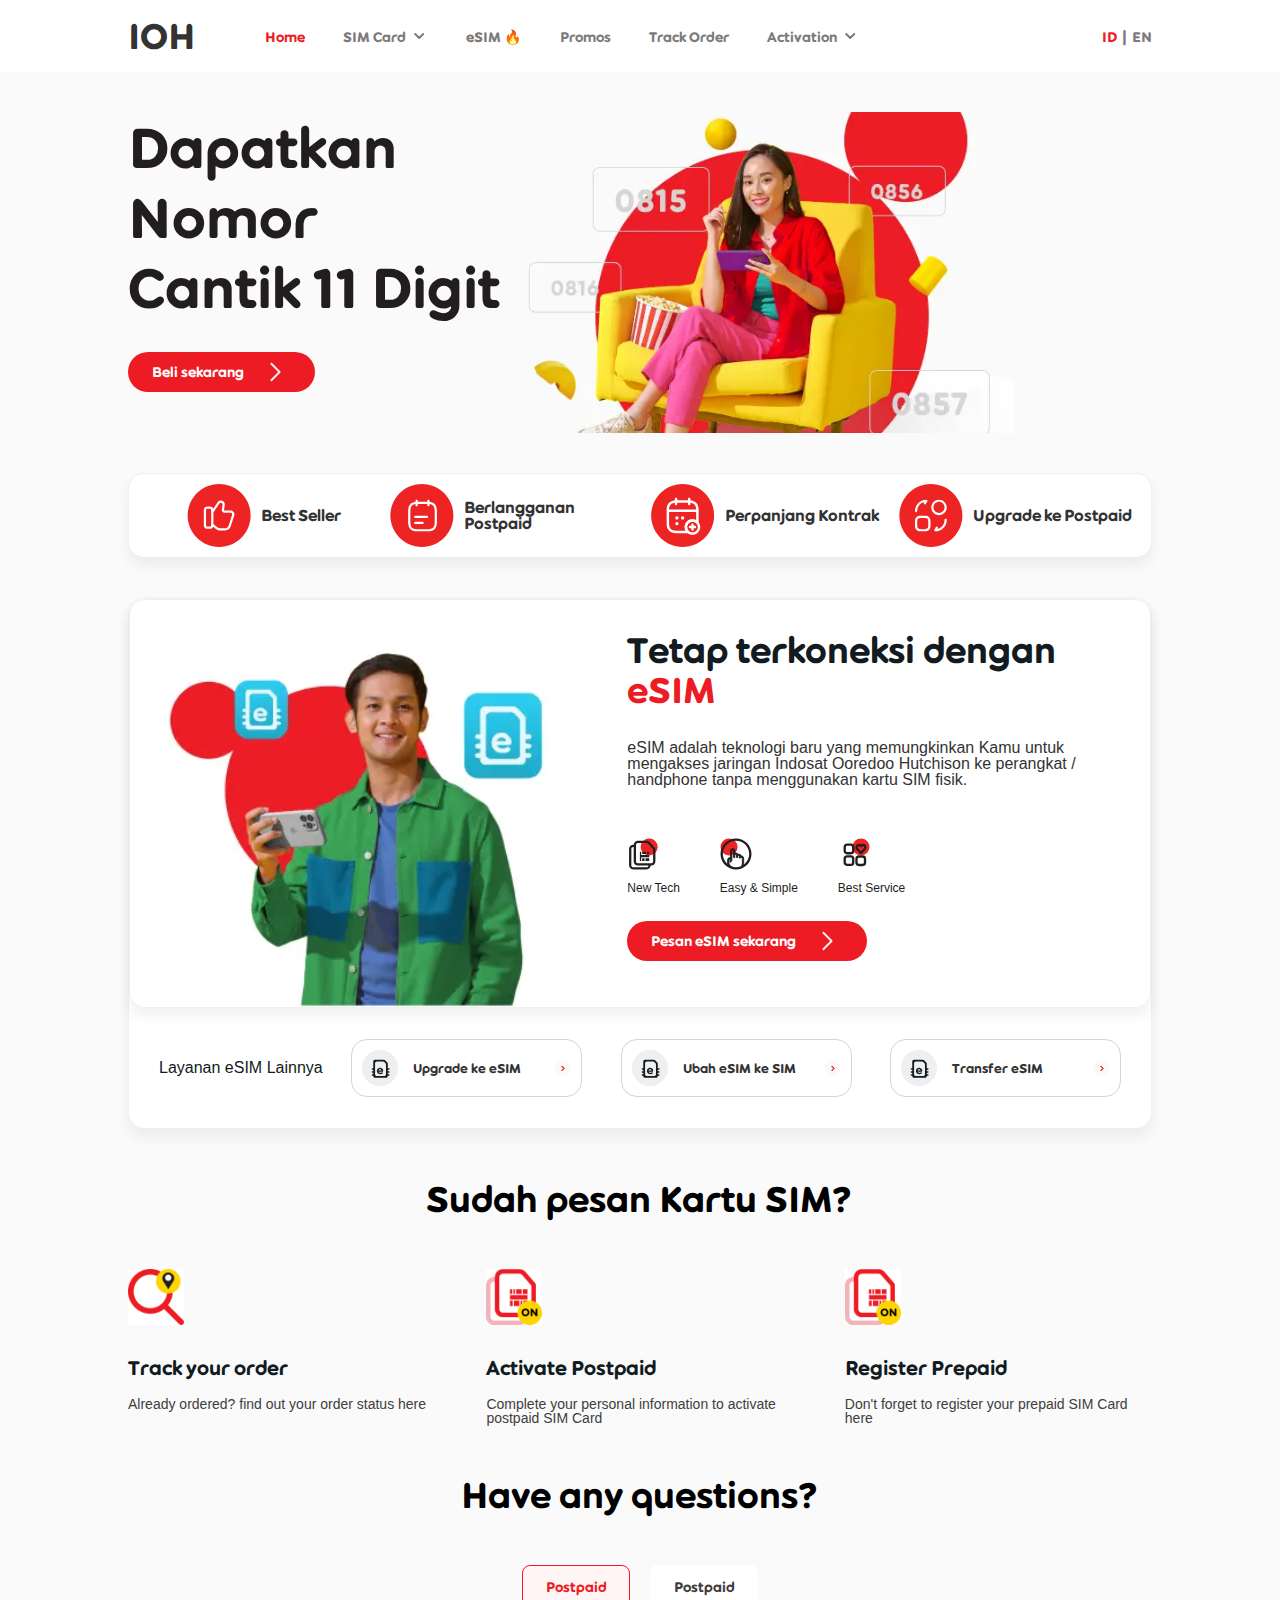
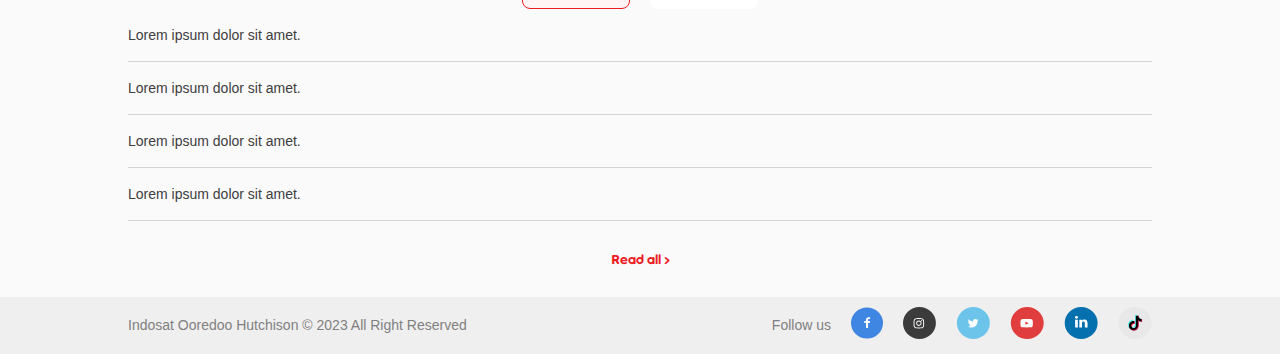
==== commit 8a4ffd7f: "Add language selector handler" ====
--- a/index.html
+++ b/index.html
@@ -1,5 +1,5 @@
 <!DOCTYPE html>
-<html lang="en">
+<html lang="id">
     <head>
         <meta charset="UTF-8">
         <meta name="viewport" content="width=device-width, initial-scale=1.0">
@@ -41,8 +41,13 @@
             <!-- Hero Section -->
             <section class="hero">
                 <div>
-                    <h2>Dapatkan Nomor Cantik 11 Digit</h2>
-                    <button type="button">Beli sekarang <img alt="Right Arrow" src="svg/arrow_right.svg"/></button>
+                    <h2 lang="id">Dapatkan Nomor Cantik 11 Digit</h2>
+                    <h2 lang="en">Grab Fast! 11-Digit Personlized Number</h2>
+                    <button type="button">
+                        <span lang="id">Beli sekarang</span>
+                        <span lang="en">Buy now</span>
+                        <img alt="Right Arrow" src="svg/arrow_right.svg"/>
+                    </button>
                 </div>
                 <img src="image/hero.webp" alt="Promotional Image">
             </section>
@@ -51,19 +56,23 @@
             <section class="features">
                 <div class="feature">
                     <img src="svg/best_seller.svg" alt="Best Seller"/>
-                    Best Seller
+                    <span lang="id">Best Seller</span>
+                    <span lang="en">Best Seller</span>
                 </div>
                 <div class="feature">
                     <img src="svg/subscribe_postpaid.svg" alt="Subscribe Postpaid"/>
-                    Berlangganan Postpaid
+                    <span lang="id">Berlangganan Postpaid</span>
+                    <span lang="en">Subscribe Postpaid</span>
                 </div>
                 <div class="feature">
                     <img src="svg/contract_renewal.svg" alt="Contract Renewal"/>
-                    Perpanjang Kontrak
+                    <span lang="id">Perpanjang Kontrak</span>
+                    <span lang="en">Contract Renewal</span>
                 </div>
                 <div class="feature">
                     <img src="svg/upgrade_to_postpaid.svg" alt="Upgrade to Postpaid"/>
-                    Upgrade ke Postpaid
+                    <span lang="id">Upgrade ke Postpaid</span>
+                    <span lang="en">Upgrade to Postpaid</span>
                 </div>
             </section>
 
@@ -73,29 +82,44 @@
                     <div>
                         <img src="image/e-sim.webp" alt="eSIM"/>
                         <div id="container-large">
-                            <h2>Tetap terkoneksi dengan <span>eSIM</span></h2>
-                            <p>eSIM adalah teknologi baru yang memungkinkan Kamu untuk mengakses jaringan Indosat Ooredoo Hutchison ke perangkat / handphone tanpa menggunakan kartu SIM fisik.</p>
+                            <h2 lang="id">Tetap terkoneksi dengan <span>eSIM</span></h2>
+                            <h2 lang="en">Stay connected with <span>eSIM</span></h2>
+                            <p lang="id">eSIM adalah teknologi baru yang memungkinkan Kamu untuk mengakses jaringan Indosat Ooredoo Hutchison ke perangkat / handphone tanpa menggunakan kartu SIM fisik.</p>
+                            <p lang="en">eSIM is a new technology that allows you to access the Indosat Ooredoo Hutchison network to devices/mobile phones without using a physical SIM card.</p>
                             <ul>
                                 <li><img src="svg/new_tech.svg" alt="">New Tech</li>
                                 <li><img src="svg/easy_&_simple.svg" alt="">Easy & Simple</li>
                                 <li><img src="svg/best_service.svg" alt="">Best Service</li>
                             </ul>
-                            <button id="order-button" type="button">Pesan eSIM sekarang <img src="svg/arrow_right.svg" alt="Right Arrow"/></button>
+                            <button id="order-button" type="button">
+                                <span lang="id">Pesan eSIM sekarang</span>
+                                <span lang="en">Buy eSIM</span>
+                                <img src="svg/arrow_right.svg" alt="Right Arrow"/>
+                            </button>
                         </div>
                     </div>
                     <div>
                         <p>Layanan eSIM Lainnya</p>
                         <div id="container-small">
                             <button type="button">
-                                <span><img src="svg/e-sim.svg" alt="Upgrade e-SIM"/>Upgrade ke eSIM</span>
+                                <span><img src="svg/e-sim.svg" alt="Upgrade e-SIM"/>
+                                    <span lang="id">Upgrade ke eSIM</span>
+                                    <span lang="en">Upgrade to eSIM</span>
+                                </span>
                                 <img src="svg/small-right-arrow.svg" alt="Small Right Arrow">
                             </button>
                             <button type="button">
-                                <span><img src="svg/e-sim.svg" alt="Change e-SIM"/>Ubah eSIM ke SIM</span>
+                                <span><img src="svg/e-sim.svg" alt="Change e-SIM"/>
+                                    <span lang="id">Ubah eSIM ke SIM</span>
+                                    <span lang="en">eSIM to SIM</span>
+                                </span>
                                 <img src="svg/small-right-arrow.svg" alt="Small Right Arrow">
                             </button>
                             <button type="button">
-                                <span><img src="svg/e-sim.svg" alt="Transfer e-SIM"/>Transfer eSIM</span>
+                                <span><img src="svg/e-sim.svg" alt="Transfer e-SIM"/>
+                                    <span lang="id">Transfer eSIM</span>
+                                    <span lang="en">Transfer eSIM</span>
+                                </span>
                                 <img src="svg/small-right-arrow.svg" alt="Small Right Arrow">
                             </button>
                         </div>
@@ -105,7 +129,8 @@
 
             <!-- Order Section -->
             <section class="order">
-                <h2>Sudah pesan Kartu SIM?</h2>
+                <h2 lang="id">Sudah pesan Kartu SIM?</h2>
+                <h2 lang="en">Already place an order SIM card?</h2>
                 <div>
                     <div>
                         <img src="image/track-your-order.png" alt="Track Your Order"/>
--- a/styles.css
+++ b/styles.css
@@ -1,2 +1,728 @@
-html,body,div,span,applet,object,iframe,h1,h2,h3,h4,h5,h6,p,blockquote,pre,a,abbr,acronym,address,big,cite,code,del,dfn,em,img,ins,kbd,q,s,samp,small,strike,strong,sub,sup,tt,var,b,u,i,center,dl,dt,dd,ol,ul,li,fieldset,form,label,legend,table,caption,tbody,tfoot,thead,tr,th,td,article,aside,canvas,details,embed,figure,figcaption,footer,header,hgroup,menu,nav,output,ruby,section,summary,time,mark,audio,video{margin:0;padding:0;border:0;font-size:100%;font:inherit;vertical-align:baseline}article,aside,details,figcaption,figure,footer,header,hgroup,menu,nav,section{display:block}body{line-height:1}ol,ul{list-style:none}blockquote,q{quotes:none}blockquote:before,blockquote:after,q:before,q:after{content:'';content:none}table{border-collapse:collapse;border-spacing:0}@font-face{font-family:ooredoo;src:url("font/ooredoo-heavy.ttf"),url("font/ooredoo-heavy-webfont.woff2") format("woff2"),url("font/ooredoo-heavy-webfont.woff") format("woff");font-weight:normal;font-style:normal}html,*{font-family:ooredoo, serif;color:#333}body{background:#FAFAFA}button{color:inherit;cursor:pointer}a{text-decoration:none}header{display:flex;justify-content:space-between;align-items:center;padding-left:10%;padding-right:10%;height:72px;background:#FFFFFF;margin-bottom:40px}header #menu-bar{display:none}header #logo{font-size:36px}header nav{display:flex;width:75%;gap:5%}header nav a{display:inline-flex;align-items:center;font-size:14px;line-height:17px;color:#7C7A7B}header nav a img{margin-left:5px}header #languages{display:flex;gap:0;color:#7C7A7B}header #languages button{font-size:14px;line-height:17px;padding:0;border:none;background:none}header #languages #id-button{padding-right:5px}header #languages #en-button{padding-left:5px}header #languages #separator{color:#7C7A7B}header .active{color:#ED1C24}main{padding-left:10%;padding-right:10%}main section{margin-bottom:40px}main section:last-child{margin-bottom:0}main section.hero{display:flex}main section.hero h2{width:374px;height:210px;font-family:'Ooredoo';font-style:normal;font-weight:900;font-size:56px;line-height:70px;color:#221E20}main section.hero button{display:flex;align-items:center;padding:10px 24px;gap:15px;height:40px;background:#ED1C24;border-radius:32px;font-size:14px;line-height:20px;text-align:center;color:#FFFFFF;border-style:none;margin-top:30px;margin-bottom:30px}main section.hero button img{width:32px;height:32px;margin:0}main section.hero>img{width:50%;height:100%}main section.features{display:flex;align-items:center;background:white;padding:10px;box-shadow:0px 8px 14px rgba(0,0,0,0.06);border-radius:16px;border-style:solid;border-color:rgba(0,0,0,0.06);border-width:thin}main section.features .feature{display:flex;justify-content:center;align-items:center;font-size:16px;color:#121B21;width:25%}main section.features .feature img{margin-right:10px;width:64px;height:100%}main section.esim{box-shadow:0px 8px 14px rgba(0,0,0,0.06);border-radius:16px;border-style:solid;border-color:rgba(0,0,0,0.06);border-width:thin;background:white}main section.esim>div>div:first-child{display:flex;box-shadow:0px 8px 14px rgba(0,0,0,0.06);border-radius:16px;border-style:solid;border-color:rgba(0,0,0,0.06);border-width:thin}main section.esim>div>div:first-child>img{width:100%;height:100%;margin-left:30px;margin-right:30px}main section.esim>div>div:first-child div{margin-left:30px;margin-right:30px;padding-bottom:20px}main section.esim>div>div:first-child div h2{font-family:'Ooredoo';font-style:normal;font-weight:900;font-size:36px;line-height:40px;color:#121B21;padding-top:30px;padding-bottom:30px}main section.esim>div>div:first-child div h2 span{color:#ED1C24}main section.esim>div>div:first-child div p{font-family:'Arial';margin-bottom:30px}main section.esim>div>div:first-child div ul{display:flex;gap:40px;padding-top:20px;padding-bottom:25px}main section.esim>div>div:first-child div ul li{display:flex;flex-direction:column;align-items:bottom;height:100%;font-family:'Noto Sans', Arial;font-style:normal;font-weight:400;font-size:12px;line-height:16px;color:#211E20}main section.esim>div>div:first-child div ul li img{width:32px;height:32px;padding-bottom:10px}main section.esim>div>div:first-child div button{display:flex;align-items:center;padding:10px 24px;gap:15px;height:40px;background:#ED1C24;border-radius:32px;font-size:14px;line-height:20px;text-align:center;color:#FFFFFF;border-style:none}main section.esim>div>div:first-child div button img{width:32px;height:32px;margin:0}main section.esim>div>div:nth-child(2){display:flex;align-items:center;padding:30px}main section.esim>div>div:nth-child(2) p{width:25%;font-family:'Noto Sans', Arial;font-style:normal;font-weight:400;font-size:16px;line-height:40px;color:#121B21}main section.esim>div>div:nth-child(2) div{display:flex;align-items:center;justify-content:space-between;height:60px;width:100%;box-sizing:border-box}main section.esim>div>div:nth-child(2) div button{display:flex;align-items:center;justify-content:space-between;background:#FFFFFF;border:1px solid #D6D5D6;border-radius:16px;width:30%;padding:10px}main section.esim>div>div:nth-child(2) div button span{display:flex;align-items:center}main section.esim>div>div:nth-child(2) div button span img{padding-right:15px}main section.order{margin-top:50px;margin-bottom:50px;text-align:center}main section.order h2{width:100%;height:40px;font-family:'Ooredoo';font-style:normal;font-weight:900;font-size:36px;line-height:40px;color:#000000;padding-bottom:50px}main section.order>div{display:flex;justify-content:space-between;width:100%}main section.order>div>div{text-align:left;width:30%;font-family:'Noto Sans', Arial;font-style:normal;font-weight:400;font-size:14px;color:#403D3E}main section.order>div>div img{width:56px;height:56px;padding-bottom:30px}main section.order>div>div h3{font-family:'ooredoo';font-style:normal;font-weight:900;font-size:20px;color:#121B21;padding-bottom:20px}main section.faq{margin-top:50px;text-align:center}main section.faq h2{width:100%;height:40px;font-family:'Ooredoo';font-style:normal;font-weight:900;font-size:36px;line-height:40px;color:#000000;padding-bottom:50px}main section.faq div{display:flex;justify-content:center;gap:20px}main section.faq div button{width:108px;height:44px;background:#FFFFFF;border-radius:8px;border-style:none;font-family:'Ooredoo';font-style:normal;font-weight:900;font-size:14px;line-height:20px;text-align:center;color:#403D3E}main section.faq div button.active{width:108px;height:44px;background:#FFF5F5;border:1px solid #ED1C24;border-radius:8px;font-family:'Ooredoo';font-style:normal;font-weight:900;font-size:14px;line-height:20px;text-align:center;color:#ED1C24}main section.faq li{display:flex;flex-direction:row;justify-content:space-between;align-items:center;padding:16px 0px;gap:9px;height:56px;border-bottom:1px solid #D6D5D6;text-align:left;height:20px;font-family:'Noto Sans', Arial;font-style:normal;font-weight:400;font-size:14px;line-height:20px;color:#403D3E}main section.faq>button{border-style:none;background:none;color:#ED1C24;padding:30px}footer{display:flex;justify-content:space-between;align-items:center;padding-left:10%;padding-right:10%;background:#F0EFEF;font-family:'Noto Sans', Arial, serif;font-style:normal;font-weight:400;font-size:14px;line-height:19px;color:gray;padding-top:10px;padding-bottom:10px}footer span{display:flex;justify-content:space-between;align-items:center;gap:20px;color:gray}@media only screen and (max-width: 1000px){header{margin-bottom:0}header #menu-bar{display:block;width:54px;height:54px}header nav{display:none}main{padding:0}main .hero{justify-content:center;margin-bottom:0;background:linear-gradient(180deg, #FFD500 0%, #FFB64A 100%)}main .hero h2{font-size:40px !important;width:unset !important;height:unset !important;line-height:unset !important;margin-left:20%;margin-right:20%;padding-top:30px;padding-bottom:20px}main .hero div{display:flex;flex-direction:column;justify-content:center;text-align:center}main .hero div button{align-self:center}main .hero>img{display:none}main .features{padding-top:20px !important;padding-bottom:20px !important;border-radius:0 !important;border-style:none !important;box-shadow:0 0 0 0 !important;margin-bottom:0;align-items:start !important}main .features .feature{display:flex;flex-direction:column;justify-content:center;text-align:center;font-size:12px !important}main .features .feature img{width:30px !important;padding-bottom:20px}main .esim{border-radius:0 !important;border-style:none !important;box-shadow:0 0 0 0 !important;padding:30px 15px 30px;background:linear-gradient(to bottom right, rgba(255,0,0,0.2), #fff, #fff, #fff, rgba(255,255,0,0.2)) !important}main .esim div{background:white;border-radius:16px !important;border-style:solid !important;border-width:1px;border-color:rgba(0,0,0,0.1);box-shadow:1px 8px 14px rgba(0,0,0,0.06)}main .esim div>div:nth-child(1){background:unset !important;border-radius:0 !important;border-style:unset !important;box-shadow:0 0 0 0 !important;width:100%}main .esim div>div:nth-child(1)>img{display:none}main .esim div>div:nth-child(1) div{display:flex;flex-direction:column;justify-content:left;text-align:left;margin:0 !important;padding-bottom:0;padding-left:15px;padding-right:15px;border-radius:0 !important;border-style:none !important;box-shadow:0 0 0 0 !important;width:100%}main .esim div>div:nth-child(1) div h2 span{background:linear-gradient(to right, red, #ff0);-webkit-background-clip:text;-webkit-text-fill-color:transparent}main .esim div>div:nth-child(1) div ul{display:flex;justify-content:space-between}main .esim div>div:nth-child(1) div ul li{text-align:left;width:50%}main .esim div>div:nth-child(1) div button{border-radius:10px !important;width:calc(50%)}main .esim div>div:nth-child(1) div button img{display:none}main .esim div>div:nth-child(2){background:unset !important;padding-top:0 !important;padding-left:15px !important;padding-right:15px !important;border-style:none !important}main .esim div>div:nth-child(2) p{display:none}main .esim div>div:nth-child(2) div{display:grid !important;grid-template-columns:auto auto;gap:10px;height:100% !important;justify-content:unset !important;padding:0 !important;border-radius:0 !important;border-style:none !important;box-shadow:0 0 0 0 !important}main .esim div>div:nth-child(2) div button{box-sizing:border-box;width:100% !important;justify-content:space-around !important;border-radius:10px !important;border-style:none !important;height:100%;background:rgba(255,0,0,0.1) !important}main .esim div>div:nth-child(2) div button:first-child{color:red;border-style:solid !important;border-color:red}main .esim div>div:nth-child(2) div button img{display:none}main .order{padding-left:5%;padding-right:5%}main .order div{display:flex;flex-direction:column;justify-content:center;width:100% !important;padding-bottom:20px}main .order div img{width:40px !important;height:100% !important}main .faq{margin:15px}main .faq h2{font-size:25px !important}footer{display:flex;flex-direction:column-reverse;text-align:center}footer span{padding-top:10px;padding-bottom:10px}footer span span{display:none}footer span img{width:32px;height:32px}}
+@charset "UTF-8";
+/* http://meyerweb.com/eric/tools/css/reset/ 
+   v2.0 | 20110126
+   License: none (public domain)
+*/
+html, body, div, span, applet, object, iframe,
+h1, h2, h3, h4, h5, h6, p, blockquote, pre,
+a, abbr, acronym, address, big, cite, code,
+del, dfn, em, img, ins, kbd, q, s, samp,
+small, strike, strong, sub, sup, tt, var,
+b, u, i, center,
+dl, dt, dd, ol, ul, li,
+fieldset, form, label, legend,
+table, caption, tbody, tfoot, thead, tr, th, td,
+article, aside, canvas, details, embed,
+figure, figcaption, footer, header, hgroup,
+menu, nav, output, ruby, section, summary,
+time, mark, audio, video {
+  margin: 0;
+  padding: 0;
+  border: 0;
+  font-size: 100%;
+  font: inherit;
+  vertical-align: baseline;
+}
+
+/* HTML5 display-role reset for older browsers */
+article, aside, details, figcaption, figure,
+footer, header, hgroup, menu, nav, section {
+  display: block;
+}
+
+body {
+  line-height: 1;
+}
+
+ol, ul {
+  list-style: none;
+}
+
+blockquote, q {
+  quotes: none;
+}
+
+blockquote:before, blockquote:after,
+q:before, q:after {
+  content: "";
+  content: none;
+}
+
+table {
+  border-collapse: collapse;
+  border-spacing: 0;
+}
+
+@font-face {
+  font-family: ooredoo;
+  src: url("font/ooredoo-heavy.ttf"), url("font/ooredoo-heavy-webfont.woff2") format("woff2"), url("font/ooredoo-heavy-webfont.woff") format("woff");
+  font-weight: normal;
+  font-style: normal;
+}
+html, * {
+  font-family: ooredoo, serif;
+  color: #333;
+}
+
+body {
+  background: #FAFAFA;
+}
+
+button {
+  color: inherit;
+  cursor: pointer;
+}
+
+a {
+  text-decoration: none;
+}
+
+html[lang=en] [lang=id] {
+  display: none !important;
+}
+
+html[lang=id] [lang=en] {
+  display: none !important;
+}
+
+header {
+  display: flex;
+  justify-content: space-between;
+  align-items: center;
+  padding-left: 10%;
+  padding-right: 10%;
+  height: 72px;
+  background: #FFFFFF;
+  margin-bottom: 40px;
+}
+header #menu-bar {
+  display: none;
+}
+header #logo {
+  font-size: 36px;
+}
+header nav {
+  display: flex;
+  width: 75%;
+  gap: 5%;
+}
+header nav a {
+  display: inline-flex;
+  align-items: center;
+  font-size: 14px;
+  line-height: 17px;
+  color: #7C7A7B;
+}
+header nav a img {
+  margin-left: 5px;
+}
+header #languages {
+  display: flex;
+  gap: 0;
+  color: #7C7A7B;
+}
+header #languages button {
+  font-size: 14px;
+  line-height: 17px;
+  padding: 0;
+  border: none;
+  background: none;
+}
+header #languages #id-button {
+  padding-right: 5px;
+}
+header #languages #en-button {
+  padding-left: 5px;
+}
+header #languages #separator {
+  color: #7C7A7B;
+}
+header .active {
+  color: #ED1C24;
+}
+
+main {
+  padding-left: 10%;
+  padding-right: 10%;
+}
+main section {
+  margin-bottom: 40px;
+}
+main section:last-child {
+  margin-bottom: 0;
+}
+main section.hero {
+  display: flex;
+}
+main section.hero h2 {
+  /* Dapatkan Nomor Cantik 11 Digit */
+  width: 374px;
+  height: 210px;
+  font-family: "Ooredoo";
+  font-style: normal;
+  font-weight: 900;
+  font-size: 56px;
+  line-height: 70px;
+  /* or 125% */
+  color: #221E20;
+}
+main section.hero button {
+  /* Tombol */
+  display: flex;
+  align-items: center;
+  padding: 10px 24px;
+  gap: 15px;
+  height: 40px;
+  background: #ED1C24;
+  border-radius: 32px;
+  border-style: none;
+  margin-top: 30px;
+  margin-bottom: 30px;
+}
+main section.hero button span {
+  font-size: 14px;
+  line-height: 20px;
+  text-align: center;
+  color: #FFFFFF;
+}
+main section.hero button img {
+  width: 32px;
+  height: 32px;
+  margin: 0;
+}
+main section.hero > img {
+  width: 50%;
+  height: 100%;
+}
+main section.features {
+  display: flex;
+  align-items: center;
+  background: white;
+  padding: 10px;
+  box-shadow: 0px 8px 14px rgba(0, 0, 0, 0.06);
+  border-radius: 16px;
+  border-style: solid;
+  border-color: rgba(0, 0, 0, 0.06);
+  border-width: thin;
+}
+main section.features .feature {
+  display: flex;
+  justify-content: center;
+  align-items: center;
+  font-size: 16px;
+  color: #121B21;
+  width: 25%;
+}
+main section.features .feature img {
+  margin-right: 10px;
+  width: 64px;
+  height: 100%;
+}
+main section.esim {
+  box-shadow: 0px 8px 14px rgba(0, 0, 0, 0.06);
+  border-radius: 16px;
+  border-style: solid;
+  border-color: rgba(0, 0, 0, 0.06);
+  border-width: thin;
+  background: white;
+}
+main section.esim > div > div:first-child {
+  display: flex;
+  box-shadow: 0px 8px 14px rgba(0, 0, 0, 0.06);
+  border-radius: 16px;
+  border-style: solid;
+  border-color: rgba(0, 0, 0, 0.06);
+  border-width: thin;
+}
+main section.esim > div > div:first-child > img {
+  width: 100%;
+  height: 100%;
+  margin-left: 30px;
+  margin-right: 30px;
+}
+main section.esim > div > div:first-child div {
+  margin-left: 30px;
+  margin-right: 30px;
+  padding-bottom: 20px;
+}
+main section.esim > div > div:first-child div h2 {
+  /* Tetap terkoneksi dengan eSIM */
+  font-family: "Ooredoo";
+  font-style: normal;
+  font-weight: 900;
+  font-size: 36px;
+  line-height: 40px;
+  /* identical to box height, or 111% */
+  color: #121B21;
+  padding-top: 30px;
+  padding-bottom: 30px;
+}
+main section.esim > div > div:first-child div h2 span {
+  color: #ED1C24;
+}
+main section.esim > div > div:first-child div p {
+  font-family: "Arial";
+  margin-bottom: 30px;
+}
+main section.esim > div > div:first-child div ul {
+  display: flex;
+  gap: 40px;
+  padding-top: 20px;
+  padding-bottom: 25px;
+}
+main section.esim > div > div:first-child div ul li {
+  display: flex;
+  flex-direction: column;
+  align-items: bottom;
+  height: 100%;
+  /* MENU UTAMA */
+  font-family: "Noto Sans", Arial;
+  font-style: normal;
+  font-weight: 400;
+  font-size: 12px;
+  line-height: 16px;
+  /* Black Shades/Black 1 */
+  color: #211E20;
+}
+main section.esim > div > div:first-child div ul li img {
+  width: 32px;
+  height: 32px;
+  padding-bottom: 10px;
+}
+main section.esim > div > div:first-child div button {
+  /* Tombol */
+  display: flex;
+  align-items: center;
+  padding: 10px 24px;
+  gap: 15px;
+  height: 40px;
+  background: #ED1C24;
+  border-radius: 32px;
+  border-style: none;
+}
+main section.esim > div > div:first-child div button span {
+  font-size: 14px;
+  line-height: 20px;
+  text-align: center;
+  color: #FFFFFF;
+}
+main section.esim > div > div:first-child div button img {
+  width: 32px;
+  height: 32px;
+  margin: 0;
+}
+main section.esim > div > div:nth-child(2) {
+  display: flex;
+  align-items: center;
+  padding: 30px;
+}
+main section.esim > div > div:nth-child(2) p {
+  width: 25%;
+  /* Layanan eSIM Lainnya */
+  font-family: "Noto Sans", Arial;
+  font-style: normal;
+  font-weight: 400;
+  font-size: 16px;
+  line-height: 40px;
+  /* identical to box height, or 250% */
+  color: #121B21;
+}
+main section.esim > div > div:nth-child(2) div {
+  display: flex;
+  align-items: center;
+  justify-content: space-between;
+  height: 60px;
+  width: 100%;
+  /* Card  */
+  box-sizing: border-box;
+}
+main section.esim > div > div:nth-child(2) div button {
+  display: flex;
+  align-items: center;
+  justify-content: space-between;
+  background: #FFFFFF;
+  border: 1px solid #D6D5D6;
+  border-radius: 16px;
+  width: 30%;
+  padding: 10px;
+}
+main section.esim > div > div:nth-child(2) div button span {
+  display: flex;
+  align-items: center;
+}
+main section.esim > div > div:nth-child(2) div button span img {
+  padding-right: 15px;
+}
+main section.order {
+  margin-top: 50px;
+  margin-bottom: 50px;
+  text-align: center;
+}
+main section.order h2 {
+  /* Sudah pesan Kartu SIM? */
+  width: 100%;
+  height: 40px;
+  /* Head - OH/4xl - O */
+  font-family: "Ooredoo";
+  font-style: normal;
+  font-weight: 900;
+  font-size: 36px;
+  line-height: 40px;
+  /* identical to box height, or 111% */
+  color: #000000;
+  padding-bottom: 50px;
+}
+main section.order > div {
+  display: flex;
+  justify-content: space-between;
+  width: 100%;
+}
+main section.order > div > div {
+  text-align: left;
+  /* Frame 20043 */
+  width: 30%;
+  /* Already ordered? find out your order status here */
+  /* Paragraph - Noto/Text - xs */
+  font-family: "Noto Sans", Arial;
+  font-style: normal;
+  font-weight: 400;
+  font-size: 14px;
+  /* identical to box height, or 143% */
+  color: #403D3E;
+}
+main section.order > div > div img {
+  width: 56px;
+  height: 56px;
+  padding-bottom: 30px;
+}
+main section.order > div > div h3 {
+  /* Track your order */
+  /* Head - OH/xl - O */
+  font-family: "ooredoo";
+  font-style: normal;
+  font-weight: 900;
+  font-size: 20px;
+  /* identical to box height, or 140% */
+  color: #121B21;
+  padding-bottom: 20px;
+}
+main section.faq {
+  margin-top: 50px;
+  text-align: center;
+}
+main section.faq h2 {
+  /* Sudah pesan Kartu SIM? */
+  width: 100%;
+  height: 40px;
+  /* Head - OH/4xl - O */
+  font-family: "Ooredoo";
+  font-style: normal;
+  font-weight: 900;
+  font-size: 36px;
+  line-height: 40px;
+  /* identical to box height, or 111% */
+  color: #000000;
+  padding-bottom: 50px;
+}
+main section.faq div {
+  display: flex;
+  justify-content: center;
+  gap: 20px;
+}
+main section.faq div button {
+  /* Tab 2 */
+  width: 108px;
+  height: 44px;
+  background: #FFFFFF;
+  border-radius: 8px;
+  border-style: none;
+  /* Postpaid */
+  /* Head - OH/sm - O */
+  font-family: "Ooredoo";
+  font-style: normal;
+  font-weight: 900;
+  font-size: 14px;
+  line-height: 20px;
+  /* identical to box height, or 143% */
+  text-align: center;
+  color: #403D3E;
+}
+main section.faq div button.active {
+  /* Tab 1 */
+  width: 108px;
+  height: 44px;
+  background: #FFF5F5;
+  border: 1px solid #ED1C24;
+  border-radius: 8px;
+  /* Postpaid */
+  /* Head - OH/sm - O */
+  font-family: "Ooredoo";
+  font-style: normal;
+  font-weight: 900;
+  font-size: 14px;
+  line-height: 20px;
+  /* identical to box height, or 143% */
+  text-align: center;
+  color: #ED1C24;
+}
+main section.faq li {
+  /* Question */
+  /* Auto layout */
+  display: flex;
+  flex-direction: row;
+  justify-content: space-between;
+  align-items: center;
+  padding: 16px 0px;
+  gap: 9px;
+  height: 56px;
+  border-bottom: 1px solid #D6D5D6;
+  text-align: left;
+  /* Seperti apa program */
+  height: 20px;
+  /* Paragraph - Noto/Text - xs */
+  font-family: "Noto Sans", Arial;
+  font-style: normal;
+  font-weight: 400;
+  font-size: 14px;
+  line-height: 20px;
+  /* identical to box height, or 143% */
+  color: #403D3E;
+}
+main section.faq > button {
+  border-style: none;
+  background: none;
+  color: #ED1C24;
+  padding: 30px;
+}
+
+footer {
+  display: flex;
+  justify-content: space-between;
+  align-items: center;
+  padding-left: 10%;
+  padding-right: 10%;
+  /* Footer */
+  /* Auto layout */
+  background: #F0EFEF;
+  /* Indosat Ooredoo © 20 */
+  font-family: "Noto Sans", Arial, serif;
+  font-style: normal;
+  font-weight: 400;
+  font-size: 14px;
+  line-height: 19px;
+  /* identical to box height */
+  color: gray;
+  padding-top: 10px;
+  padding-bottom: 10px;
+}
+footer span {
+  display: flex;
+  justify-content: space-between;
+  align-items: center;
+  gap: 20px;
+  color: gray;
+}
+
+@media only screen and (max-width: 1000px) {
+  header {
+    margin-bottom: 0;
+  }
+  header #menu-bar {
+    display: block;
+    width: 54px;
+    height: 54px;
+    cursor: pointer;
+  }
+  header nav {
+    display: none;
+  }
+  main {
+    padding: 0;
+  }
+  main .hero {
+    justify-content: center;
+    margin-bottom: 0;
+    /* Mobile Banner Nomor Cantik EN */
+    background: linear-gradient(180deg, #FFD500 0%, #FFB64A 100%);
+  }
+  main .hero h2 {
+    font-size: 40px !important;
+    width: unset !important;
+    height: unset !important;
+    line-height: unset !important;
+    margin-left: 20%;
+    margin-right: 20%;
+    padding-top: 30px;
+    padding-bottom: 20px;
+  }
+  main .hero div {
+    display: flex;
+    flex-direction: column;
+    justify-content: center;
+    text-align: center;
+  }
+  main .hero div button {
+    align-self: center;
+  }
+  main .hero > img {
+    display: none;
+  }
+  main .features {
+    padding-top: 20px !important;
+    padding-bottom: 20px !important;
+    border-radius: 0 !important;
+    border-style: none !important;
+    box-shadow: 0 0 0 0 !important;
+    margin-bottom: 0;
+    align-items: start !important;
+  }
+  main .features .feature {
+    display: flex;
+    flex-direction: column;
+    justify-content: center;
+    text-align: center;
+    font-size: 12px !important;
+  }
+  main .features .feature img {
+    width: 30px !important;
+    padding-bottom: 20px;
+  }
+  main .esim {
+    border-radius: 0 !important;
+    border-style: none !important;
+    box-shadow: 0 0 0 0 !important;
+    padding: 30px 15px 30px;
+    background: linear-gradient(to bottom right, rgba(255, 0, 0, 0.2), #FAFAFA, #FAFAFA, #FAFAFA, rgba(255, 255, 0, 0.2)) !important;
+  }
+  main .esim > div {
+    background: white;
+    border-radius: 16px !important;
+    border-style: solid !important;
+    border-width: 1px;
+    border-color: rgba(0, 0, 0, 0.1);
+    box-shadow: 1px 8px 14px rgba(0, 0, 0, 0.06);
+  }
+  main .esim > div > div:nth-child(1) {
+    background: unset !important;
+    border-radius: 0 !important;
+    border-style: unset !important;
+    box-shadow: 0 0 0 0 !important;
+    width: 100%;
+  }
+  main .esim > div > div:nth-child(1) > img {
+    display: none;
+  }
+  main .esim > div > div:nth-child(1) div {
+    display: flex;
+    flex-direction: column;
+    justify-content: left;
+    text-align: left;
+    margin: 0 !important;
+    padding-bottom: 0;
+    padding-left: 15px;
+    padding-right: 15px;
+    border-radius: 0 !important;
+    border-style: none !important;
+    box-shadow: 0 0 0 0 !important;
+    width: 100%;
+  }
+  main .esim > div > div:nth-child(1) div h2 span {
+    background: linear-gradient(to right, #ff0000, #ffff00);
+    -webkit-background-clip: text;
+    -webkit-text-fill-color: transparent;
+  }
+  main .esim > div > div:nth-child(1) div ul {
+    display: flex;
+    justify-content: space-between;
+  }
+  main .esim > div > div:nth-child(1) div ul li {
+    text-align: left;
+    width: 50%;
+  }
+  main .esim > div > div:nth-child(1) div button {
+    border-radius: 10px !important;
+    width: 50%;
+  }
+  main .esim > div > div:nth-child(1) div button img {
+    display: none;
+  }
+  main .esim > div > div:nth-child(2) {
+    background: unset !important;
+    padding-top: 0 !important;
+    padding-left: 15px !important;
+    padding-right: 15px !important;
+    border-style: none !important;
+  }
+  main .esim > div > div:nth-child(2) p {
+    display: none;
+  }
+  main .esim > div > div:nth-child(2) div {
+    display: grid !important;
+    grid-template-columns: auto auto;
+    gap: 10px;
+    height: 100% !important;
+    justify-content: unset !important;
+    padding: 0 !important;
+    border-radius: 0 !important;
+    border-style: none !important;
+    box-shadow: 0 0 0 0 !important;
+  }
+  main .esim > div > div:nth-child(2) div button {
+    box-sizing: border-box;
+    width: 100% !important;
+    justify-content: space-around !important;
+    border-radius: 10px !important;
+    border-style: none !important;
+    height: 100%;
+    background: rgba(255, 0, 0, 0.1) !important;
+  }
+  main .esim > div > div:nth-child(2) div button:first-child {
+    border-style: solid !important;
+    border-color: red;
+  }
+  main .esim > div > div:nth-child(2) div button:first-child span {
+    color: red;
+  }
+  main .esim > div > div:nth-child(2) div button img {
+    display: none;
+  }
+  main .order {
+    padding-left: 5%;
+    padding-right: 5%;
+  }
+  main .order div {
+    display: flex;
+    flex-direction: column;
+    justify-content: center;
+    width: 100% !important;
+    padding-bottom: 20px;
+  }
+  main .order div img {
+    width: 40px !important;
+    height: 100% !important;
+  }
+  main .faq {
+    margin: 15px;
+  }
+  main .faq h2 {
+    font-size: 25px !important;
+  }
+  footer {
+    display: flex;
+    flex-direction: column-reverse;
+    text-align: center;
+  }
+  footer span {
+    padding-top: 10px;
+    padding-bottom: 10px;
+  }
+  footer span span {
+    display: none;
+  }
+  footer span img {
+    width: 32px;
+    height: 32px;
+  }
+}
+
 /*# sourceMappingURL=styles.css.map */
